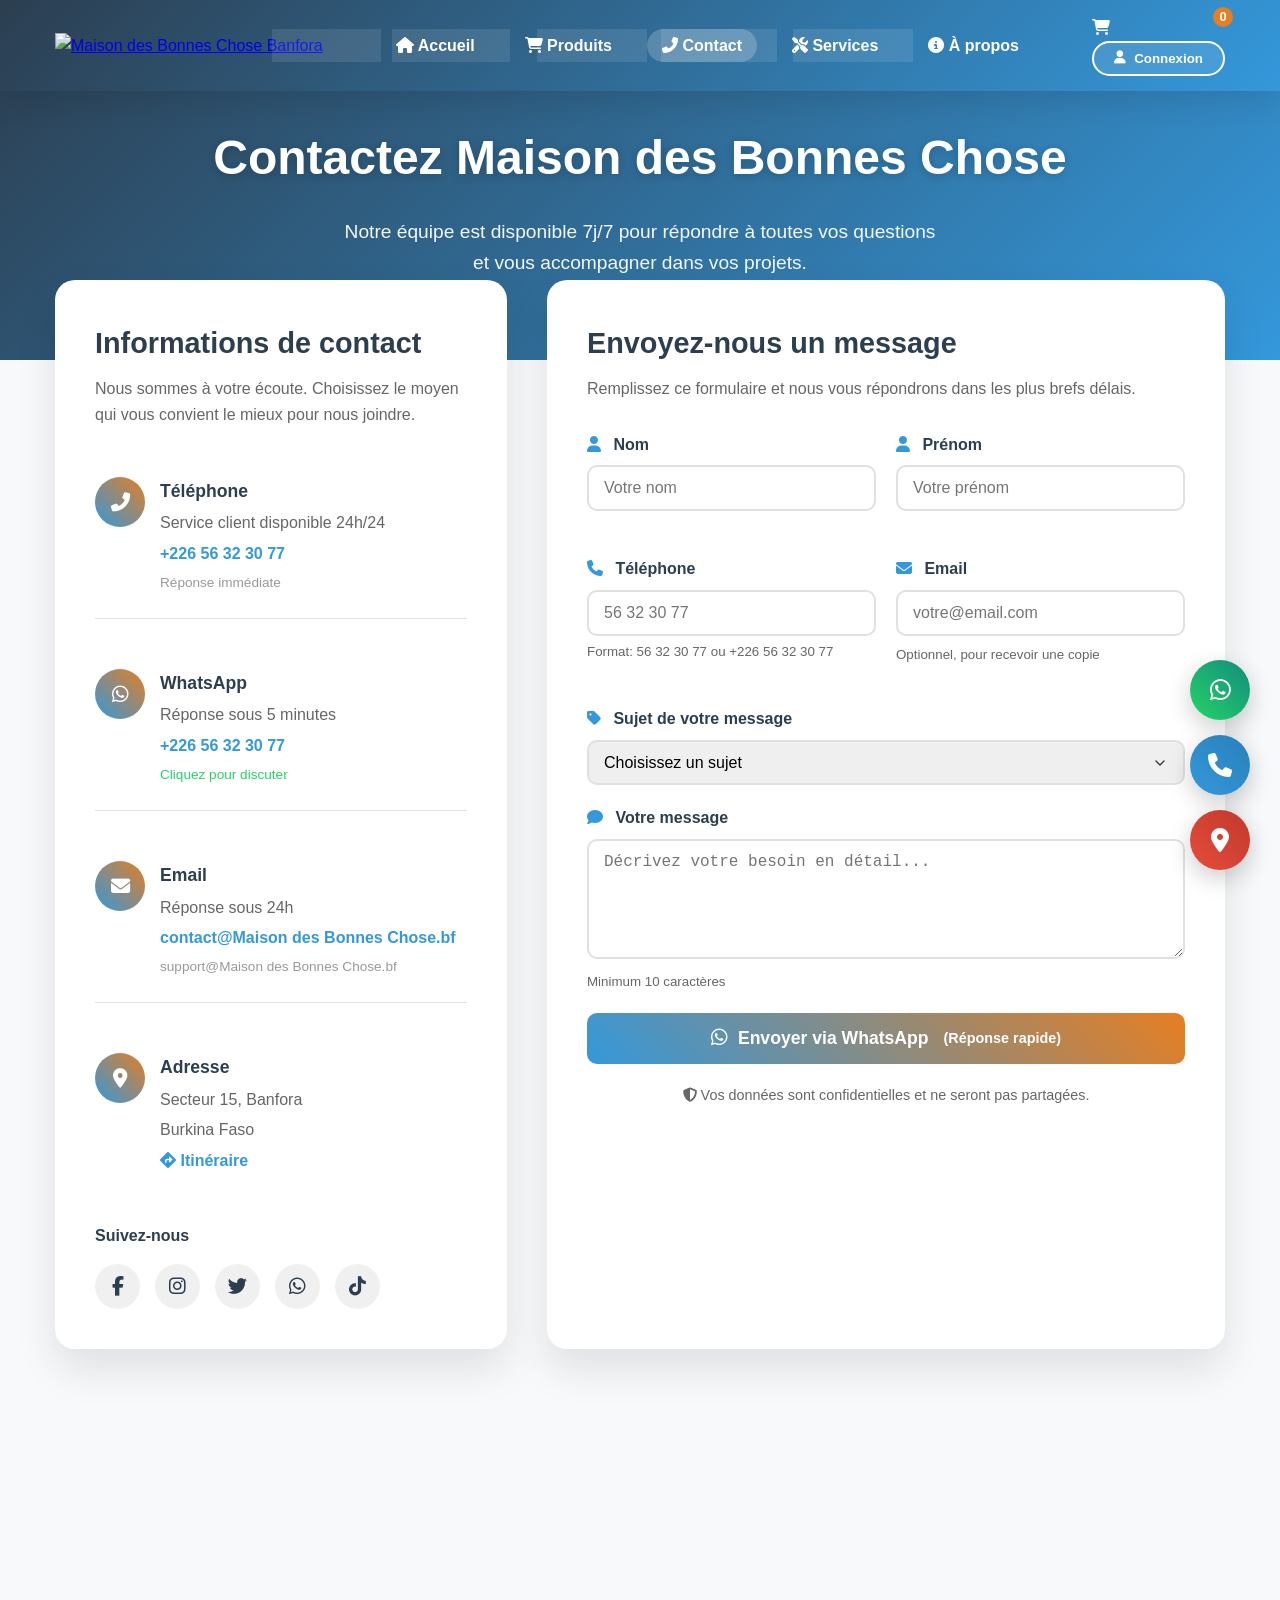
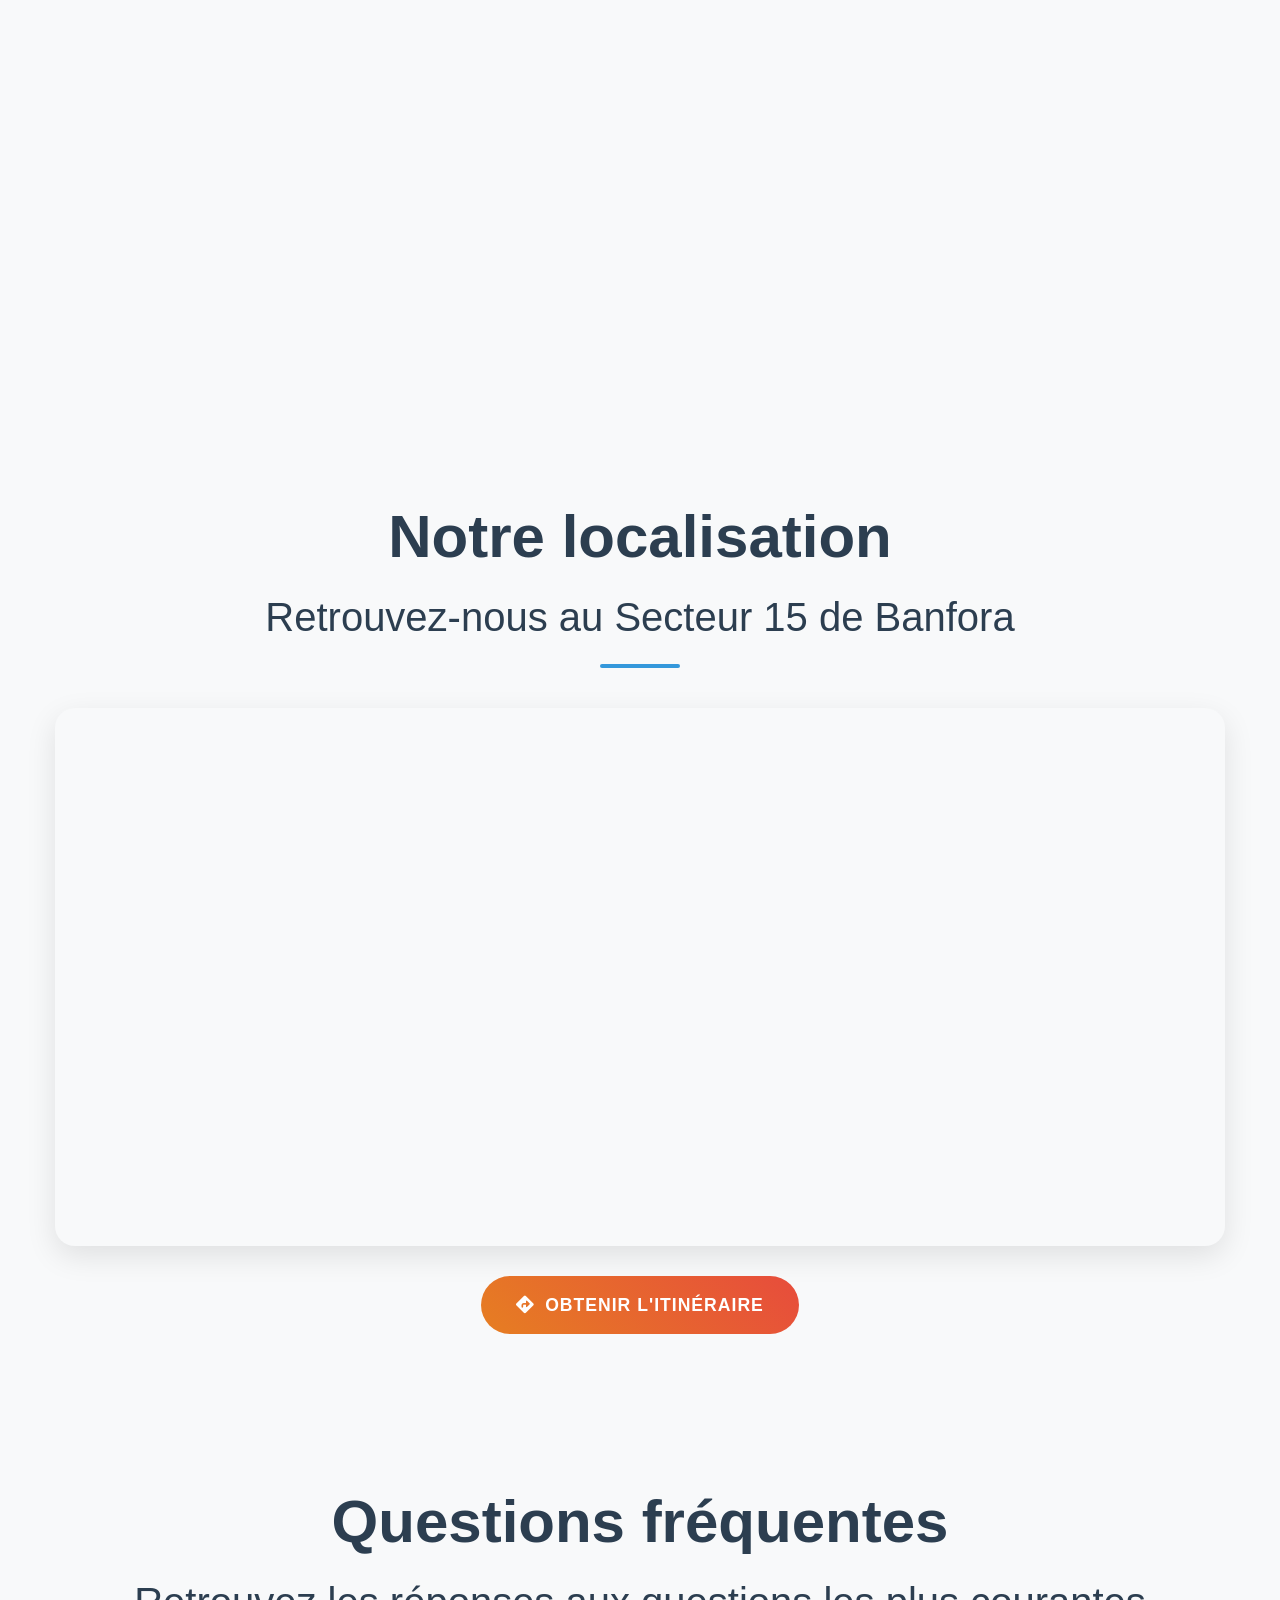
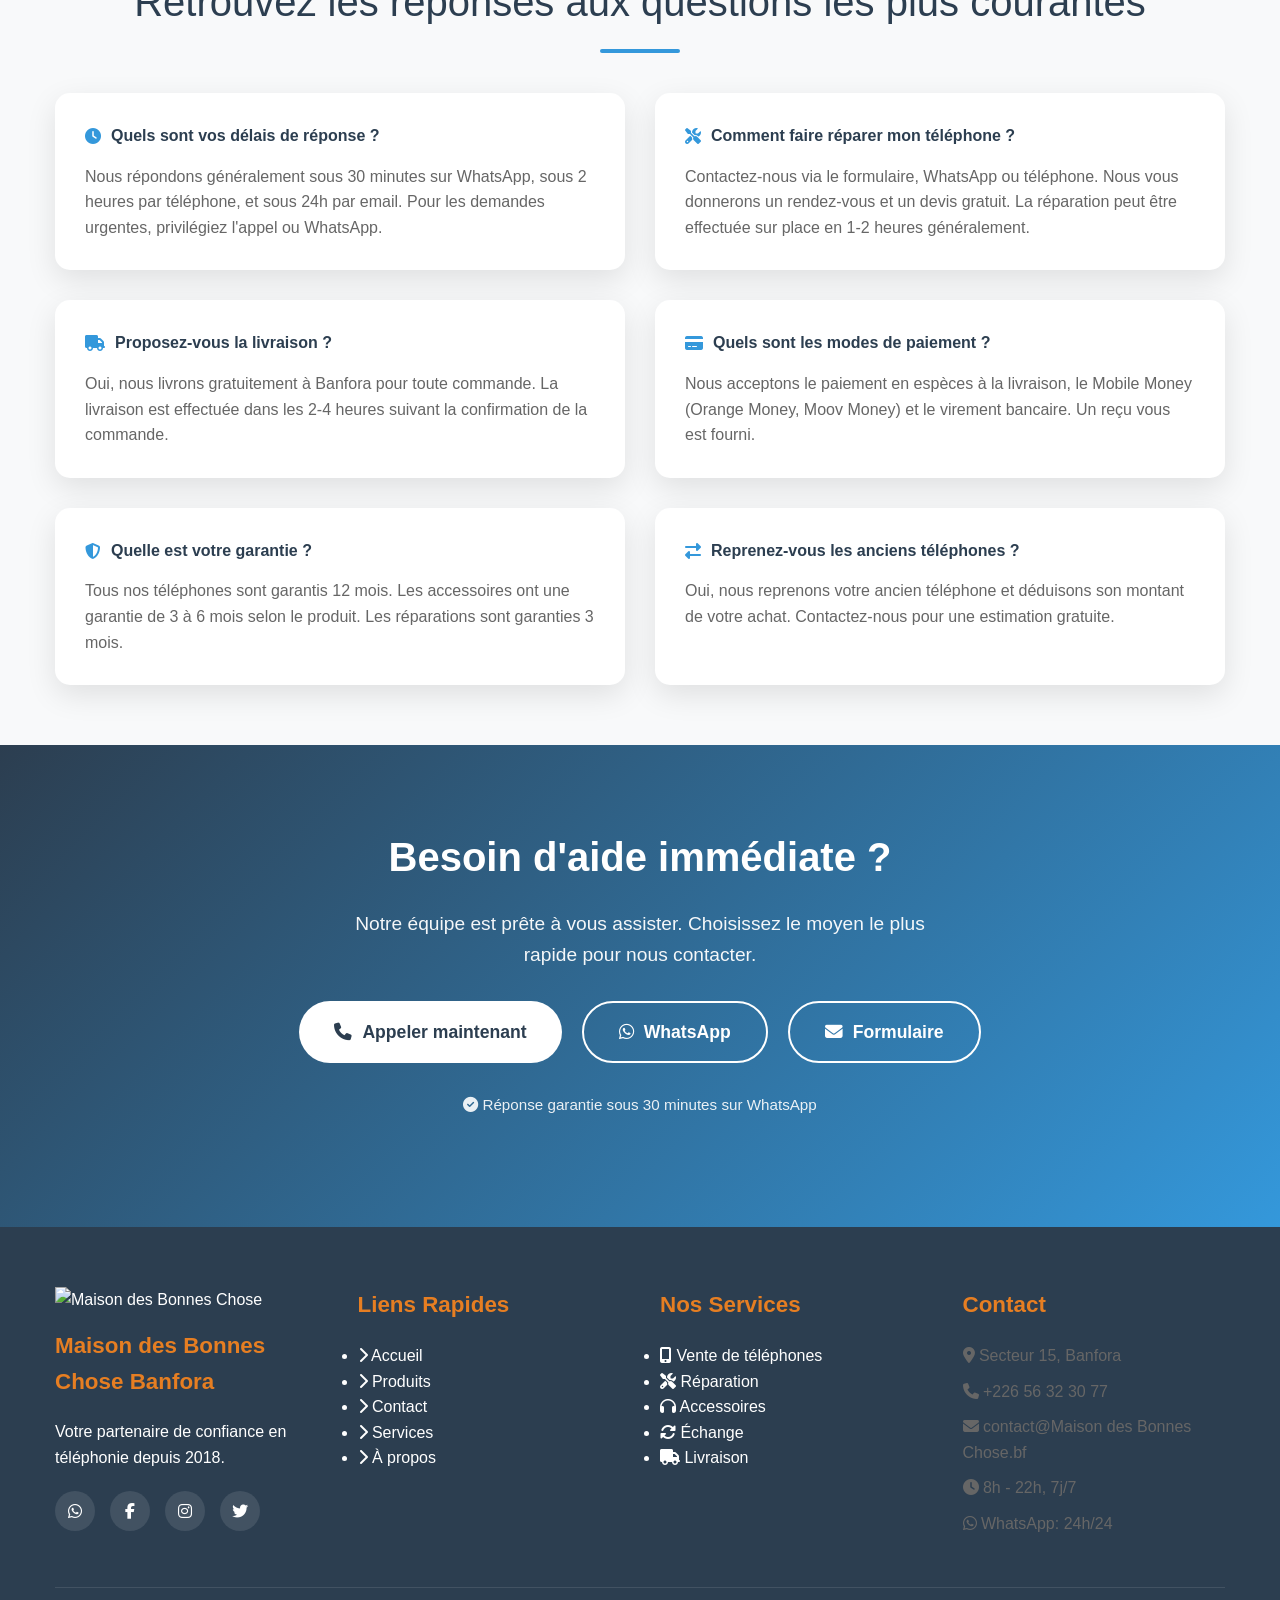
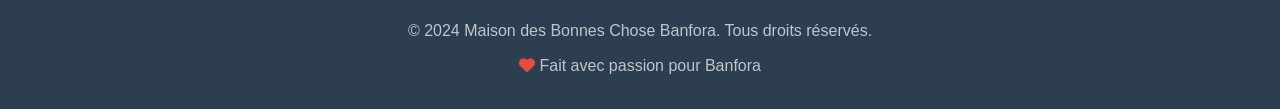
==== contact.html @ c4d77ad6 "Add files via upload" ====
<!DOCTYPE html>
<html lang="fr">
<head>
    <!-- Meta tags SEO -->
    <meta charset="UTF-8">
    <meta name="viewport" content="width=device-width, initial-scale=1.0">
    <title>Contact - Maison des Bonnes Chose Banfora | Réparation & Vente de Téléphones</title>
    <meta name="description" content="Contactez Maison des Bonnes Chose Banfora pour vos besoins en réparation et vente de téléphones. Secteur 15, Banfora. WhatsApp, téléphone, email.">
    
    <!-- Open Graph -->
    <meta property="og:title" content="Contactez Maison des Bonnes Chose Banfora">
    <meta property="og:description" content="Expert en téléphonie à Banfora depuis 2018. Réponse rapide sous 30 minutes.">
    <meta property="og:image" content="https://images.unsplash.com/photo-1563013544-824ae1b704d3?ixlib=rb-4.0.3&auto=format&fit=crop&w=1200&q=80">
    <meta property="og:url" content="https://Maison des Bonnes Chose-banfora.com/contact.html">
    <meta property="og:type" content="website">
    
    <!-- Twitter Card -->
    <meta name="twitter:card" content="summary_large_image">
    <meta name="twitter:title" content="Contact Maison des Bonnes Chose Banfora">
    <meta name="twitter:description" content="Contactez notre équipe pour tous vos besoins en téléphonie">
    
    <!-- Styles -->
    <link rel="stylesheet" href="https://cdnjs.cloudflare.com/ajax/libs/font-awesome/6.4.0/css/all.min.css">
    <link rel="stylesheet" href="css/style.css">
    <link rel="stylesheet" href="css/components.css">
    <link rel="stylesheet" href="css/responsive.css">
    
    <!-- Logo -->
    <link rel="icon" type="image/x-icon" href="images/logo.png">
    <link rel="apple-touch-icon" href="images/logo.png">
    
    <!-- PWA -->
    <meta name="theme-color" content="#2c3e50">
    <link rel="manifest" href="manifest.json">
    
    <style>
        /* ===== STYLES SPÉCIFIQUES CONTACT ===== */
        .contact-hero {
            min-height: 40vh;
            background: linear-gradient(135deg, var(--primary-color), var(--secondary-color));
            padding: 120px 0 60px;
            position: relative;
            overflow: hidden;
        }
        
        .contact-hero::before {
            content: '';
            position: absolute;
            top: 0;
            left: 0;
            right: 0;
            bottom: 0;
            background: url('https://images.unsplash.com/photo-1563013544-824ae1b704d3?ixlib=rb-4.0.3&auto=format&fit=crop&w=1920&q=80');
            background-size: cover;
            background-position: center;
            opacity: 0.1;
            z-index: 0;
        }
        
        .contact-hero .container {
            position: relative;
            z-index: 1;
        }
        
        .contact-hero h1 {
            color: white;
            font-size: 3rem;
            margin-bottom: 20px;
            text-shadow: 0 2px 10px rgba(0,0,0,0.2);
        }
        
        .contact-hero p {
            color: rgba(255,255,255,0.95);
            font-size: 1.2rem;
            max-width: 600px;
            margin: 0 auto;
        }
        
        .contact-grid {
            display: grid;
            grid-template-columns: 1fr 1.5fr;
            gap: 40px;
            margin-top: -80px;
            position: relative;
            z-index: 10;
        }
        
        .contact-info-card {
            background: white;
            border-radius: 20px;
            padding: 40px;
            box-shadow: 0 20px 40px rgba(0,0,0,0.1);
            height: fit-content;
        }
        
        .contact-info-header {
            margin-bottom: 30px;
        }
        
        .contact-info-header h3 {
            color: var(--primary-color);
            font-size: 1.8rem;
            margin-bottom: 10px;
        }
        
        .contact-info-header p {
            color: #666;
            line-height: 1.6;
        }
        
        .contact-details {
            margin-bottom: 30px;
        }
        
        .contact-detail-item {
            display: flex;
            align-items: flex-start;
            gap: 15px;
            padding: 20px 0;
            border-bottom: 1px solid #e0e0e0;
        }
        
        .contact-detail-item:last-child {
            border-bottom: none;
        }
        
        .contact-detail-icon {
            width: 50px;
            height: 50px;
            background: linear-gradient(45deg, var(--secondary-color), var(--accent-color));
            border-radius: 50%;
            display: flex;
            align-items: center;
            justify-content: center;
            color: white;
            font-size: 1.2rem;
            flex-shrink: 0;
        }
        
        .contact-detail-content {
            flex: 1;
        }
        
        .contact-detail-content h4 {
            color: var(--primary-color);
            margin-bottom: 5px;
            font-size: 1.1rem;
        }
        
        .contact-detail-content p {
            color: #666;
            line-height: 1.6;
            margin-bottom: 5px;
        }
        
        .contact-detail-content a {
            color: var(--secondary-color);
            text-decoration: none;
            font-weight: 600;
            transition: var(--transition);
        }
        
        .contact-detail-content a:hover {
            color: var(--accent-color);
            text-decoration: underline;
        }
        
        .contact-social {
            margin-top: 30px;
        }
        
        .contact-social h4 {
            color: var(--primary-color);
            margin-bottom: 15px;
        }
        
        .social-buttons {
            display: flex;
            gap: 15px;
        }
        
        .social-button {
            width: 45px;
            height: 45px;
            border-radius: 50%;
            background: #f0f0f0;
            display: flex;
            align-items: center;
            justify-content: center;
            color: var(--primary-color);
            font-size: 1.2rem;
            transition: var(--transition);
            text-decoration: none;
        }
        
        .social-button:hover {
            background: var(--secondary-color);
            color: white;
            transform: translateY(-5px);
        }
        
        .contact-form-card {
            background: white;
            border-radius: 20px;
            padding: 40px;
            box-shadow: 0 20px 40px rgba(0,0,0,0.1);
        }
        
        .contact-form-header {
            margin-bottom: 30px;
        }
        
        .contact-form-header h3 {
            color: var(--primary-color);
            font-size: 1.8rem;
            margin-bottom: 10px;
        }
        
        .contact-form-header p {
            color: #666;
        }
        
        .form-row {
            display: grid;
            grid-template-columns: 1fr 1fr;
            gap: 20px;
            margin-bottom: 20px;
        }
        
        .form-group {
            margin-bottom: 20px;
        }
        
        .form-group label {
            display: block;
            margin-bottom: 8px;
            font-weight: 600;
            color: var(--primary-color);
        }
        
        .form-group label i {
            color: var(--secondary-color);
            margin-right: 8px;
        }
        
        .form-control {
            width: 100%;
            padding: 12px 15px;
            border: 2px solid #e0e0e0;
            border-radius: 10px;
            font-size: 1rem;
            transition: var(--transition);
        }
        
        .form-control:focus {
            border-color: var(--secondary-color);
            outline: none;
            box-shadow: 0 0 0 3px rgba(52, 152, 219, 0.1);
        }
        
        .form-control.error {
            border-color: var(--danger-color);
        }
        
        .error-message {
            color: var(--danger-color);
            font-size: 0.85rem;
            margin-top: 5px;
            display: block;
        }
        
        select.form-control {
            cursor: pointer;
            appearance: none;
            background-image: url("data:image/svg+xml,%3Csvg xmlns='http://www.w3.org/2000/svg' width='16' height='16' viewBox='0 0 24 24' fill='none' stroke='%23333' stroke-width='2' stroke-linecap='round' stroke-linejoin='round'%3E%3Cpolyline points='6 9 12 15 18 9'%3E%3C/polyline%3E%3C/svg%3E");
            background-repeat: no-repeat;
            background-position: right 15px center;
            padding-right: 45px;
        }
        
        textarea.form-control {
            resize: vertical;
            min-height: 120px;
        }
        
        .btn-submit {
            background: linear-gradient(45deg, var(--secondary-color), var(--accent-color));
            color: white;
            border: none;
            padding: 15px 30px;
            border-radius: 10px;
            font-size: 1.1rem;
            font-weight: 600;
            display: flex;
            align-items: center;
            justify-content: center;
            gap: 10px;
            width: 100%;
            cursor: pointer;
            transition: var(--transition);
        }
        
        .btn-submit:hover {
            transform: translateY(-3px);
            box-shadow: 0 10px 20px rgba(52, 152, 219, 0.3);
        }
        
        .btn-submit i {
            font-size: 1.2rem;
        }
        
        .btn-submit:disabled {
            opacity: 0.7;
            cursor: not-allowed;
        }
        
        .map-section {
            padding: 80px 0;
            background: #f8f9fa;
        }
        
        .map-container {
            border-radius: 20px;
            overflow: hidden;
            box-shadow: 0 10px 30px rgba(0,0,0,0.1);
        }
        
        .map-frame {
            width: 100%;
            height: 450px;
            border: none;
        }
        
        .hours-card {
            background: white;
            border-radius: 20px;
            padding: 30px;
            box-shadow: 0 10px 30px rgba(0,0,0,0.1);
        }
        
        .hours-header {
            display: flex;
            align-items: center;
            gap: 15px;
            margin-bottom: 25px;
        }
        
        .hours-header i {
            font-size: 2rem;
            color: var(--secondary-color);
        }
        
        .hours-header h3 {
            color: var(--primary-color);
            font-size: 1.5rem;
            margin: 0;
        }
        
        .hours-grid {
            display: grid;
            gap: 15px;
        }
        
        .hour-item {
            display: flex;
            justify-content: space-between;
            align-items: center;
            padding: 10px 0;
            border-bottom: 1px solid #e0e0e0;
        }
        
        .hour-item:last-child {
            border-bottom: none;
        }
        
        .hour-day {
            font-weight: 600;
            color: var(--primary-color);
        }
        
        .hour-time {
            color: #666;
        }
        
        .badge-urgent {
            background: #f8d7da;
            color: #721c24;
            padding: 2px 10px;
            border-radius: 15px;
            font-size: 0.8rem;
            font-weight: 600;
            margin-left: 10px;
        }
        
        .faq-section {
            padding: 60px 0;
        }
        
        .faq-grid {
            display: grid;
            grid-template-columns: repeat(2, 1fr);
            gap: 30px;
            margin-top: 40px;
        }
        
        .faq-item {
            background: white;
            padding: 30px;
            border-radius: 15px;
            box-shadow: var(--shadow);
            transition: var(--transition);
        }
        
        .faq-item:hover {
            transform: translateY(-5px);
            box-shadow: 0 15px 30px rgba(0,0,0,0.1);
        }
        
        .faq-item h4 {
            color: var(--primary-color);
            margin-bottom: 15px;
            display: flex;
            align-items: center;
            gap: 10px;
        }
        
        .faq-item h4 i {
            color: var(--secondary-color);
        }
        
        .faq-item p {
            color: #666;
            line-height: 1.6;
        }
        
        .cta-contact {
            background: linear-gradient(135deg, var(--primary-color), var(--secondary-color));
            padding: 80px 0;
            color: white;
            text-align: center;
        }
        
        .cta-contact h2 {
            font-size: 2.5rem;
            margin-bottom: 20px;
        }
        
        .cta-contact p {
            font-size: 1.2rem;
            margin-bottom: 30px;
            opacity: 0.95;
            max-width: 600px;
            margin-left: auto;
            margin-right: auto;
        }
        
        .cta-buttons {
            display: flex;
            gap: 20px;
            justify-content: center;
            flex-wrap: wrap;
        }
        
        .cta-button {
            padding: 15px 35px;
            border-radius: 50px;
            font-size: 1.1rem;
            font-weight: 600;
            text-decoration: none;
            transition: var(--transition);
            display: inline-flex;
            align-items: center;
            gap: 10px;
        }
        
        .cta-button.primary {
            background: white;
            color: var(--primary-color);
        }
        
        .cta-button.secondary {
            background: transparent;
            color: white;
            border: 2px solid white;
        }
        
        .cta-button:hover {
            transform: translateY(-3px);
            box-shadow: 0 10px 25px rgba(0,0,0,0.2);
        }
        
        .floating-buttons {
            position: fixed;
            bottom: 30px;
            right: 30px;
            display: flex;
            flex-direction: column;
            gap: 15px;
            z-index: 1000;
        }
        
        .floating-btn {
            width: 60px;
            height: 60px;
            border-radius: 50%;
            display: flex;
            align-items: center;
            justify-content: center;
            color: white;
            text-decoration: none;
            box-shadow: 0 8px 25px rgba(0, 0, 0, 0.2);
            transition: var(--transition);
            position: relative;
            animation: float 3s ease-in-out infinite;
        }
        
        .floating-btn.whatsapp {
            background: linear-gradient(45deg, #25D366, #128C7E);
        }
        
        .floating-btn.phone {
            background: linear-gradient(45deg, #3498db, #2980b9);
        }
        
        .floating-btn.map {
            background: linear-gradient(45deg, #e74c3c, #c0392b);
        }
        
        .floating-btn:hover {
            transform: scale(1.1);
            box-shadow: 0 12px 30px rgba(0, 0, 0, 0.3);
        }
        
        .floating-btn-tooltip {
            position: absolute;
            right: 70px;
            background: var(--primary-color);
            color: white;
            padding: 8px 15px;
            border-radius: 5px;
            white-space: nowrap;
            opacity: 0;
            transition: opacity 0.3s ease;
            pointer-events: none;
            font-size: 0.9rem;
        }
        
        .floating-btn-tooltip::after {
            content: '';
            position: absolute;
            top: 50%;
            right: -5px;
            transform: translateY(-50%);
            border-width: 5px;
            border-style: solid;
            border-color: transparent transparent transparent var(--primary-color);
        }
        
        .floating-btn:hover .floating-btn-tooltip {
            opacity: 1;
        }
        
        @keyframes float {
            0%, 100% { transform: translateY(0); }
            50% { transform: translateY(-10px); }
        }
        
        .notification {
            position: fixed;
            top: 20px;
            right: 20px;
            background: var(--success-color);
            color: white;
            padding: 15px 25px;
            border-radius: 10px;
            box-shadow: var(--shadow);
            z-index: 10000;
            transform: translateX(150%);
            opacity: 0;
            transition: transform 0.3s ease, opacity 0.3s ease;
            display: flex;
            align-items: center;
            gap: 10px;
            max-width: 300px;
        }
        
        .notification.show {
            transform: translateX(0);
            opacity: 1;
        }
        
        .notification.error {
            background: var(--danger-color);
        }
        
        .notification.warning {
            background: var(--accent-color);
        }
        
        .notification.info {
            background: var(--secondary-color);
        }
        
        @media (max-width: 992px) {
            .contact-grid {
                grid-template-columns: 1fr;
                margin-top: -50px;
            }
            
            .faq-grid {
                grid-template-columns: 1fr;
            }
        }
        
        @media (max-width: 768px) {
            .contact-hero h1 {
                font-size: 2.2rem;
            }
            
            .form-row {
                grid-template-columns: 1fr;
            }
            
            .contact-info-card,
            .contact-form-card {
                padding: 25px;
            }
            
            .cta-contact h2 {
                font-size: 1.8rem;
            }
            
            .floating-buttons {
                bottom: 20px;
                right: 20px;
            }
            
            .floating-btn {
                width: 50px;
                height: 50px;
            }
        }
        
        @media (max-width: 480px) {
            .contact-hero h1 {
                font-size: 1.8rem;
            }
            
            .contact-detail-item {
                flex-direction: column;
                align-items: flex-start;
                gap: 10px;
            }
            
            .contact-detail-icon {
                width: 40px;
                height: 40px;
                font-size: 1rem;
            }
            
            .social-buttons {
                justify-content: center;
            }
        }
    </style>
</head>
<body>
    <!-- Loading Screen -->
    <div class="loading-screen" id="loadingScreen">
        <div class="loader"></div>
        <h2 style="color: white;">Chargement de la page contact...</h2>
    </div>

    <!-- Header -->
    <header>
        <div class="container">
            <div class="header-content">
                <!-- Logo -->
                <a href="index.html" class="logo-link">
                    <img src="images/logo.png" alt="Maison des Bonnes Chose Banfora" class="logo-img">
                    <div class="logo-text">
                        <h1>Sam<span>service</span></h1>
                        <span>Banfora depuis 2018</span>
                    </div>
                </a>

                <!-- Navigation -->
                <nav class="nav-container" id="navContainer">
                    <ul class="nav-menu">
                        <li class="nav-item">
                            <a href="index.html" class="nav-link">
                                <i class="fas fa-home"></i> Accueil
                            </a>
                        </li>
                        <li class="nav-item">
                            <a href="produits.html" class="nav-link">
                                <i class="fas fa-shopping-cart"></i> Produits
                            </a>
                        </li>
                        <li class="nav-item">
                            <a href="contact.html" class="nav-link active">
                                <i class="fas fa-phone-alt"></i> Contact
                            </a>
                        </li>
                        <li class="nav-item">
                            <a href="index.html#services" class="nav-link">
                                <i class="fas fa-tools"></i> Services
                            </a>
                        </li>
                        <li class="nav-item">
                            <a href="index.html#about" class="nav-link">
                                <i class="fas fa-info-circle"></i> À propos
                            </a>
                        </li>
                    </ul>
                </nav>

                <!-- Actions -->
                <div class="header-actions">
                    <!-- Panier -->
                    <div class="cart-icon" id="cartIcon">
                        <i class="fas fa-shopping-cart"></i>
                        <span class="cart-count" id="cartCount">0</span>
                    </div>

                    <!-- Authentification -->
                    <button class="auth-btn" id="authButton">
                        <i class="fas fa-user"></i> Connexion
                    </button>

                    <!-- Menu mobile -->
                    <button class="mobile-menu-btn" id="mobileMenuBtn">
                        <i class="fas fa-bars"></i>
                    </button>
                </div>
            </div>
        </div>
    </header>

    <!-- Overlay mobile menu -->
    <div class="mobile-menu-overlay" id="mobileMenuOverlay"></div>

    <!-- Hero Section -->
    <section class="contact-hero">
        <div class="container text-center">
            <h1>Contactez Maison des Bonnes Chose</h1>
            <p>Notre équipe est disponible 7j/7 pour répondre à toutes vos questions et vous accompagner dans vos projets.</p>
        </div>
    </section>

    <!-- Main Content -->
    <main>
        <div class="container">
            <!-- Contact Grid: Infos + Formulaire -->
            <div class="contact-grid">
                <!-- Contact Information Card -->
                <div class="contact-info-card fade-in">
                    <div class="contact-info-header">
                        <h3>Informations de contact</h3>
                        <p>Nous sommes à votre écoute. Choisissez le moyen qui vous convient le mieux pour nous joindre.</p>
                    </div>
                    
                    <div class="contact-details">
                        <!-- Téléphone -->
                        <div class="contact-detail-item">
                            <div class="contact-detail-icon">
                                <i class="fas fa-phone-alt"></i>
                            </div>
                            <div class="contact-detail-content">
                                <h4>Téléphone</h4>
                                <p>Service client disponible 24h/24</p>
                                <a href="tel:+22656323077">+226 56 32 30 77</a>
                                <p style="font-size: 0.85rem; color: #999; margin-top: 5px;">Réponse immédiate</p>
                            </div>
                        </div>
                        
                        <!-- WhatsApp -->
                        <div class="contact-detail-item">
                            <div class="contact-detail-icon">
                                <i class="fab fa-whatsapp"></i>
                            </div>
                            <div class="contact-detail-content">
                                <h4>WhatsApp</h4>
                                <p>Réponse sous 5 minutes</p>
                                <a href="https://wa.me/22656323077" target="_blank">+226 56 32 30 77</a>
                                <p style="font-size: 0.85rem; color: #25D366; margin-top: 5px;">Cliquez pour discuter</p>
                            </div>
                        </div>
                        
                        <!-- Email -->
                        <div class="contact-detail-item">
                            <div class="contact-detail-icon">
                                <i class="fas fa-envelope"></i>
                            </div>
                            <div class="contact-detail-content">
                                <h4>Email</h4>
                                <p>Réponse sous 24h</p>
                                <a href="mailto:contact@Maison des Bonnes Chose.bf">contact@Maison des Bonnes Chose.bf</a>
                                <p style="font-size: 0.85rem; color: #999; margin-top: 5px;">support@Maison des Bonnes Chose.bf</p>
                            </div>
                        </div>
                        
                        <!-- Adresse -->
                        <div class="contact-detail-item">
                            <div class="contact-detail-icon">
                                <i class="fas fa-map-marker-alt"></i>
                            </div>
                            <div class="contact-detail-content">
                                <h4>Adresse</h4>
                                <p>Secteur 15, Banfora</p>
                                <p style="color: #666;">Burkina Faso</p>
                                <a href="https://www.google.com/maps/search/?api=1&query=Secteur+15+Banfora+Burkina+Faso" target="_blank">
                                    <i class="fas fa-directions"></i> Itinéraire
                                </a>
                            </div>
                        </div>
                    </div>
                    
                    <!-- Social Media -->
                    <div class="contact-social">
                        <h4>Suivez-nous</h4>
                        <div class="social-buttons">
                            <a href="#" class="social-button" title="Facebook">
                                <i class="fab fa-facebook-f"></i>
                            </a>
                            <a href="#" class="social-button" title="Instagram">
                                <i class="fab fa-instagram"></i>
                            </a>
                            <a href="#" class="social-button" title="Twitter">
                                <i class="fab fa-twitter"></i>
                            </a>
                            <a href="https://wa.me/22656323077" class="social-button" title="WhatsApp" target="_blank">
                                <i class="fab fa-whatsapp"></i>
                            </a>
                            <a href="#" class="social-button" title="TikTok">
                                <i class="fab fa-tiktok"></i>
                            </a>
                        </div>
                    </div>
                </div>
                
                <!-- Contact Form Card -->
                <div class="contact-form-card fade-in">
                    <div class="contact-form-header">
                        <h3>Envoyez-nous un message</h3>
                        <p>Remplissez ce formulaire et nous vous répondrons dans les plus brefs délais.</p>
                    </div>
                    
                    <form id="contactForm">
                        <!-- Nom & Prénom -->
                        <div class="form-row">
                            <div class="form-group">
                                <label for="nom">
                                    <i class="fas fa-user"></i> Nom
                                </label>
                                <input type="text" id="nom" name="nom" class="form-control" placeholder="Votre nom" required>
                                <span class="error-message" id="nomError"></span>
                            </div>
                            <div class="form-group">
                                <label for="prenom">
                                    <i class="fas fa-user"></i> Prénom
                                </label>
                                <input type="text" id="prenom" name="prenom" class="form-control" placeholder="Votre prénom" required>
                                <span class="error-message" id="prenomError"></span>
                            </div>
                        </div>
                        
                        <!-- Téléphone & Email -->
                        <div class="form-row">
                            <div class="form-group">
                                <label for="telephone">
                                    <i class="fas fa-phone"></i> Téléphone
                                </label>
                                <input type="tel" id="telephone" name="telephone" class="form-control" placeholder="56 32 30 77" required>
                                <span class="error-message" id="telephoneError"></span>
                                <small style="color: #666; display: block; margin-top: 5px;">Format: 56 32 30 77 ou +226 56 32 30 77</small>
                            </div>
                            <div class="form-group">
                                <label for="email">
                                    <i class="fas fa-envelope"></i> Email
                                </label>
                                <input type="email" id="email" name="email" class="form-control" placeholder="votre@email.com">
                                <span class="error-message" id="emailError"></span>
                                <small style="color: #666;">Optionnel, pour recevoir une copie</small>
                            </div>
                        </div>
                        
                        <!-- Sujet -->
                        <div class="form-group">
                            <label for="sujet">
                                <i class="fas fa-tag"></i> Sujet de votre message
                            </label>
                            <select id="sujet" name="sujet" class="form-control" required>
                                <option value="" disabled selected>Choisissez un sujet</option>
                                <option value="reparation">📱 Demande de réparation</option>
                                <option value="achat">🛒 Demande d'achat</option>
                                <option value="devis">📄 Demande de devis</option>
                                <option value="information">ℹ️ Demande d'information</option>
                                <option value="reclamation">⚠️ Réclamation</option>
                                <option value="partenariat">🤝 Proposition de partenariat</option>
                                <option value="autre">❓ Autre</option>
                            </select>
                            <span class="error-message" id="sujetError"></span>
                        </div>
                        
                        <!-- Message -->
                        <div class="form-group">
                            <label for="message">
                                <i class="fas fa-comment"></i> Votre message
                            </label>
                            <textarea id="message" name="message" class="form-control" placeholder="Décrivez votre besoin en détail..." required></textarea>
                            <span class="error-message" id="messageError"></span>
                            <small style="color: #666; display: block; margin-top: 5px;">Minimum 10 caractères</small>
                        </div>
                        
                        <!-- Bouton d'envoi -->
                        <button type="submit" class="btn-submit" id="submitBtn">
                            <i class="fab fa-whatsapp"></i> Envoyer via WhatsApp
                            <span style="font-size: 0.9rem; margin-left: 5px;">(Réponse rapide)</span>
                        </button>
                        
                        <p style="text-align: center; margin-top: 20px; color: #666; font-size: 0.9rem;">
                            <i class="fas fa-shield-alt"></i> 
                            Vos données sont confidentielles et ne seront pas partagées.
                        </p>
                    </form>
                </div>
            </div>
        </div>
        
        <!-- Horaires d'ouverture -->
        <section class="section" style="background: white; margin-top: 40px;">
            <div class="container">
                <div class="hours-card">
                    <div class="hours-header">
                        <i class="fas fa-clock"></i>
                        <h3>Horaires d'ouverture</h3>
                        <span class="badge-urgent">Service express disponible</span>
                    </div>
                    
                    <div class="hours-grid">
                        <div class="hour-item">
                            <span class="hour-day">Lundi - Vendredi</span>
                            <span class="hour-time">08h00 - 22h00</span>
                        </div>
                        <div class="hour-item">
                            <span class="hour-day">Samedi</span>
                            <span class="hour-time">09h00 - 20h00</span>
                        </div>
                        <div class="hour-item">
                            <span class="hour-day">Dimanche & Jours fériés</span>
                            <span class="hour-time">15h00 - 19h00</span>
                            <span class="badge-urgent">Urgences uniquement</span>
                        </div>
                        <div class="hour-item">
                            <span class="hour-day">Service réparation express</span>
                            <span class="hour-time">24h/24 sur RDV</span>
                        </div>
                    </div>
                    
                    <p style="margin-top: 20px; padding-top: 20px; border-top: 1px solid #e0e0e0; color: #666;">
                        <i class="fas fa-info-circle"></i> 
                        Notre équipe est joignable par WhatsApp même en dehors des heures d'ouverture pour les urgences.
                    </p>
                </div>
            </div>
        </section>
        
        <!-- Localisation -->
        <section class="map-section">
            <div class="container">
                <div class="section-title text-center">
                    <h2>Notre localisation</h2>
                    <p>Retrouvez-nous au Secteur 15 de Banfora</p>
                </div>
                
                <div class="map-container">
                    <iframe 
                        class="map-frame"
                        src="https://www.google.com/maps/embed?pb=!1m18!1m12!1m3!1d3961.269622402116!2d-4.764409!3d10.630278!2m3!1f0!2f0!3f0!3m2!1i1024!2i768!4f13.1!3m3!1m2!1s0x0%3A0x0!2zMTDCsDM3JzQ5LjAiTiA0wrA0NSc1MS44Ilc!5e0!3m2!1sfr!2sbf!4v1645567890123!5m2!1sfr!2sbf"
                        allowfullscreen=""
                        loading="lazy"
                        referrerpolicy="no-referrer-when-downgrade"
                        title="Carte de localisation de Maison des Bonnes Chose Banfora">
                    </iframe>
                </div>
                
                <div style="display: flex; justify-content: center; margin-top: 30px;">
                    <a href="https://www.google.com/maps/search/?api=1&query=Secteur+15+Banfora+Burkina+Faso" 
                       class="btn btn-primary" 
                       target="_blank"
                       style="display: inline-flex; align-items: center; gap: 10px;">
                        <i class="fas fa-directions"></i>
                        Obtenir l'itinéraire
                    </a>
                </div>
            </div>
        </section>
        
        <!-- FAQ -->
        <section class="faq-section">
            <div class="container">
                <div class="section-title text-center">
                    <h2>Questions fréquentes</h2>
                    <p>Retrouvez les réponses aux questions les plus courantes</p>
                </div>
                
                <div class="faq-grid">
                    <div class="faq-item">
                        <h4><i class="fas fa-clock"></i> Quels sont vos délais de réponse ?</h4>
                        <p>Nous répondons généralement sous 30 minutes sur WhatsApp, sous 2 heures par téléphone, et sous 24h par email. Pour les demandes urgentes, privilégiez l'appel ou WhatsApp.</p>
                    </div>
                    
                    <div class="faq-item">
                        <h4><i class="fas fa-tools"></i> Comment faire réparer mon téléphone ?</h4>
                        <p>Contactez-nous via le formulaire, WhatsApp ou téléphone. Nous vous donnerons un rendez-vous et un devis gratuit. La réparation peut être effectuée sur place en 1-2 heures généralement.</p>
                    </div>
                    
                    <div class="faq-item">
                        <h4><i class="fas fa-truck"></i> Proposez-vous la livraison ?</h4>
                        <p>Oui, nous livrons gratuitement à Banfora pour toute commande. La livraison est effectuée dans les 2-4 heures suivant la confirmation de la commande.</p>
                    </div>
                    
                    <div class="faq-item">
                        <h4><i class="fas fa-credit-card"></i> Quels sont les modes de paiement ?</h4>
                        <p>Nous acceptons le paiement en espèces à la livraison, le Mobile Money (Orange Money, Moov Money) et le virement bancaire. Un reçu vous est fourni.</p>
                    </div>
                    
                    <div class="faq-item">
                        <h4><i class="fas fa-shield-alt"></i> Quelle est votre garantie ?</h4>
                        <p>Tous nos téléphones sont garantis 12 mois. Les accessoires ont une garantie de 3 à 6 mois selon le produit. Les réparations sont garanties 3 mois.</p>
                    </div>
                    
                    <div class="faq-item">
                        <h4><i class="fas fa-exchange-alt"></i> Reprenez-vous les anciens téléphones ?</h4>
                        <p>Oui, nous reprenons votre ancien téléphone et déduisons son montant de votre achat. Contactez-nous pour une estimation gratuite.</p>
                    </div>
                </div>
            </div>
        </section>
        
        <!-- Call to Action -->
        <section class="cta-contact">
            <div class="container">
                <h2>Besoin d'aide immédiate ?</h2>
                <p>Notre équipe est prête à vous assister. Choisissez le moyen le plus rapide pour nous contacter.</p>
                
                <div class="cta-buttons">
                    <a href="tel:+22656323077" class="cta-button primary">
                        <i class="fas fa-phone"></i>
                        Appeler maintenant
                    </a>
                    <a href="https://wa.me/22656323077" class="cta-button secondary" target="_blank">
                        <i class="fab fa-whatsapp"></i>
                        WhatsApp
                    </a>
                    <a href="#contactForm" class="cta-button secondary" onclick="scrollToForm()">
                        <i class="fas fa-envelope"></i>
                        Formulaire
                    </a>
                </div>
                
                <p style="margin-top: 30px; font-size: 0.95rem; opacity: 0.9;">
                    <i class="fas fa-check-circle"></i> 
                    Réponse garantie sous 30 minutes sur WhatsApp
                </p>
            </div>
        </section>
    </main>

    <!-- Footer -->
    <footer>
        <div class="container">
            <div class="footer-content">
                <!-- Section Logo -->
                <div class="footer-section">
                    <div class="footer-logo">
                        <img src="images/logo.png" alt="Maison des Bonnes Chose" style="height: 50px; margin-bottom: 15px;">
                        <h3>Maison des Bonnes Chose Banfora</h3>
                        <p>Votre partenaire de confiance en téléphonie depuis 2018.</p>
                        <div class="social-links">
                            <a href="https://wa.me/22656323077" target="_blank" title="WhatsApp">
                                <i class="fab fa-whatsapp"></i>
                            </a>
                            <a href="#" title="Facebook">
                                <i class="fab fa-facebook-f"></i>
                            </a>
                            <a href="#" title="Instagram">
                                <i class="fab fa-instagram"></i>
                            </a>
                            <a href="#" title="Twitter">
                                <i class="fab fa-twitter"></i>
                            </a>
                        </div>
                    </div>
                </div>

                <!-- Liens rapides -->
                <div class="footer-section">
                    <h3>Liens Rapides</h3>
                    <ul class="footer-links">
                        <li><a href="index.html"><i class="fas fa-chevron-right"></i> Accueil</a></li>
                        <li><a href="produits.html"><i class="fas fa-chevron-right"></i> Produits</a></li>
                        <li><a href="contact.html"><i class="fas fa-chevron-right"></i> Contact</a></li>
                        <li><a href="index.html#services"><i class="fas fa-chevron-right"></i> Services</a></li>
                        <li><a href="index.html#about"><i class="fas fa-chevron-right"></i> À propos</a></li>
                    </ul>
                </div>

                <!-- Services -->
                <div class="footer-section">
                    <h3>Nos Services</h3>
                    <ul class="footer-links">
                        <li><a href="produits.html"><i class="fas fa-mobile-alt"></i> Vente de téléphones</a></li>
                        <li><a href="index.html#services"><i class="fas fa-tools"></i> Réparation</a></li>
                        <li><a href="produits.html"><i class="fas fa-headphones"></i> Accessoires</a></li>
                        <li><a href="contact.html"><i class="fas fa-sync-alt"></i> Échange</a></li>
                        <li><a href="contact.html"><i class="fas fa-truck"></i> Livraison</a></li>
                    </ul>
                </div>

                <!-- Contact info -->
                <div class="footer-section">
                    <h3>Contact</h3>
                    <div class="contact-info">
                        <p><i class="fas fa-map-marker-alt"></i> Secteur 15, Banfora</p>
                        <p><i class="fas fa-phone"></i> +226 56 32 30 77</p>
                        <p><i class="fas fa-envelope"></i> contact@Maison des Bonnes Chose.bf</p>
                        <p><i class="fas fa-clock"></i> 8h - 22h, 7j/7</p>
                        <p><i class="fab fa-whatsapp"></i> WhatsApp: 24h/24</p>
                    </div>
                </div>
            </div>

            <!-- Copyright -->
            <div class="copyright">
                <p>&copy; 2024 Maison des Bonnes Chose Banfora. Tous droits réservés.</p>
                <p style="margin-top: 10px;">
                    <i class="fas fa-heart" style="color: #e74c3c;"></i> 
                    Fait avec passion pour Banfora
                </p>
            </div>
        </div>
    </footer>

    <!-- Floating Buttons -->
    <div class="floating-buttons">
        <a href="https://wa.me/22656323077" class="floating-btn whatsapp" target="_blank">
            <i class="fab fa-whatsapp"></i>
            <span class="floating-btn-tooltip">WhatsApp 24h/24</span>
        </a>
        <a href="tel:+22656323077" class="floating-btn phone">
            <i class="fas fa-phone"></i>
            <span class="floating-btn-tooltip">Appeler maintenant</span>
        </a>
        <a href="https://www.google.com/maps/search/?api=1&query=Secteur+15+Banfora+Burkina+Faso" 
           class="floating-btn map" target="_blank">
            <i class="fas fa-map-marker-alt"></i>
            <span class="floating-btn-tooltip">Localisation</span>
        </a>
    </div>

    <!-- Scripts -->
    <script>
        // ===== GESTIONNAIRE DE CONTACT =====
        class ContactManager {
            constructor() {
                this.init();
            }
            
            init() {
                // Initialiser le formulaire
                this.initContactForm();
                
                // Masquer l'écran de chargement
                setTimeout(() => {
                    const loadingScreen = document.getElementById('loadingScreen');
                    if (loadingScreen) {
                        loadingScreen.classList.add('hidden');
                    }
                }, 800);
                
                // Initialiser le menu mobile
                this.initMobileMenu();
                
                // Initialiser le panier et l'auth
                this.initCartAndAuth();
                
                // Initialiser le scroll vers formulaire
                this.initScrollToForm();
            }
            
            initContactForm() {
                const form = document.getElementById('contactForm');
                if (!form) return;
                
                form.addEventListener('submit', (e) => {
                    e.preventDefault();
                    
                    // Réinitialiser les erreurs
                    this.clearErrors();
                    
                    // Récupérer les valeurs
                    const nom = document.getElementById('nom').value.trim();
                    const prenom = document.getElementById('prenom').value.trim();
                    const telephone = document.getElementById('telephone').value.trim();
                    const email = document.getElementById('email').value.trim();
                    const sujet = document.getElementById('sujet').value;
                    const message = document.getElementById('message').value.trim();
                    
                    // Validation
                    let isValid = true;
                    
                    if (!nom) {
                        this.showError('nom', 'Le nom est requis');
                        isValid = false;
                    }
                    
                    if (!prenom) {
                        this.showError('prenom', 'Le prénom est requis');
                        isValid = false;
                    }
                    
                    if (!this.validatePhone(telephone)) {
                        this.showError('telephone', 'Numéro de téléphone invalide (ex: 56323077 ou +22656323077)');
                        isValid = false;
                    }
                    
                    if (email && !this.validateEmail(email)) {
                        this.showError('email', 'Adresse email invalide');
                        isValid = false;
                    }
                    
                    if (!sujet) {
                        this.showError('sujet', 'Veuillez choisir un sujet');
                        isValid = false;
                    }
                    
                    if (!message) {
                        this.showError('message', 'Le message est requis');
                        isValid = false;
                    } else if (message.length < 10) {
                        this.showError('message', 'Le message doit contenir au moins 10 caractères');
                        isValid = false;
                    }
                    
                    if (!isValid) {
                        this.showNotification('Veuillez corriger les erreurs dans le formulaire', 'error');
                        return;
                    }
                    
                    // Afficher l'état de chargement
                    const submitBtn = document.getElementById('submitBtn');
                    const originalText = submitBtn.innerHTML;
                    submitBtn.innerHTML = '<i class="fas fa-spinner fa-spin"></i> Ouverture de WhatsApp...';
                    submitBtn.disabled = true;
                    
                    // Générer le message WhatsApp
                    const whatsappMessage = this.generateWhatsAppMessage({
                        nom, prenom, telephone, email, sujet, message
                    });
                    
                    // Numéro WhatsApp (format international sans +)
                    const phoneNumber = '22656323077';
                    const whatsappUrl = `https://wa.me/${phoneNumber}?text=${encodeURIComponent(whatsappMessage)}`;
                    
                    // Ouvrir WhatsApp dans un nouvel onglet
                    window.open(whatsappUrl, '_blank');
                    
                    // Afficher la notification de succès
                    this.showNotification('Message envoyé ! Vous allez être redirigé vers WhatsApp.', 'success');
                    
                    // Réinitialiser le formulaire après un court délai
                    setTimeout(() => {
                        form.reset();
                        submitBtn.innerHTML = originalText;
                        submitBtn.disabled = false;
                    }, 2000);
                });
                
                // Ajouter validation en temps réel
                this.initRealTimeValidation();
            }
            
            initRealTimeValidation() {
                // Validation téléphone en temps réel
                const phoneInput = document.getElementById('telephone');
                if (phoneInput) {
                    phoneInput.addEventListener('input', () => {
                        const errorElement = document.getElementById('telephoneError');
                        if (this.validatePhone(phoneInput.value.trim())) {
                            phoneInput.classList.remove('error');
                            if (errorElement) errorElement.textContent = '';
                        }
                    });
                }
                
                // Validation email en temps réel
                const emailInput = document.getElementById('email');
                if (emailInput) {
                    emailInput.addEventListener('input', () => {
                        const errorElement = document.getElementById('emailError');
                        if (!emailInput.value.trim() || this.validateEmail(emailInput.value.trim())) {
                            emailInput.classList.remove('error');
                            if (errorElement) errorElement.textContent = '';
                        }
                    });
                }
                
                // Pré-remplissage du message selon le sujet
                const sujetSelect = document.getElementById('sujet');
                const messageField = document.getElementById('message');
                
                if (sujetSelect && messageField) {
                    sujetSelect.addEventListener('change', function() {
                        const selectedValue = this.value;
                        if (selectedValue && !messageField.value.trim()) {
                            const templates = {
                                'reparation': 'Bonjour, je souhaite faire réparer mon téléphone.\n\nModèle : \nProblème : \nDisponibilité : ',
                                'achat': 'Bonjour, je suis intéressé par l\'achat d\'un téléphone.\n\nModèle recherché : \nBudget : \nDisponibilité : ',
                                'devis': 'Bonjour, je souhaite obtenir un devis pour :\n\nService : \nDétails : \nDélai souhaité : ',
                                'information': 'Bonjour, je souhaite obtenir des informations sur :\n\n',
                                'reclamation': 'Bonjour, je souhaite faire une réclamation concernant :\n\n',
                                'partenariat': 'Bonjour, je souhaite vous proposer un partenariat.\n\n',
                                'autre': 'Bonjour, \n\n'
                            };
                            
                            if (templates[selectedValue]) {
                                messageField.value = templates[selectedValue];
                            }
                        }
                    });
                }
            }
            
            validatePhone(phone) {
                // Nettoyer le numéro
                const cleaned = phone.replace(/\s+/g, '');
                // Formats acceptés : 56323077, 22656323077, +22656323077, 056323077
                const regex = /^(\+226|226|0)?[5-7][0-9]{7}$/;
                return regex.test(cleaned);
            }
            
            validateEmail(email) {
                const re = /^[^\s@]+@[^\s@]+\.[^\s@]+$/;
                return re.test(email);
            }
            
            generateWhatsAppMessage(data) {
                const sujetText = this.getSujetText(data.sujet);
                const date = new Date().toLocaleString('fr-FR', {
                    day: '2-digit',
                    month: '2-digit',
                    year: 'numeric',
                    hour: '2-digit',
                    minute: '2-digit'
                });
                
                return `👋 *NOUVEAU MESSAGE - Maison des Bonnes Chose BANFORA*

━━━━━━━━━━━━━━━━━━━
📋 *INFORMATIONS CLIENT*
━━━━━━━━━━━━━━━━━━━

👤 *Nom complet :* ${data.prenom} ${data.nom}
📱 *Téléphone :* ${data.telephone}
📧 *Email :* ${data.email || 'Non renseigné'}
📝 *Sujet :* ${sujetText}
🕐 *Date :* ${date}

━━━━━━━━━━━━━━━━━━━
💬 *MESSAGE*
━━━━━━━━━━━━━━━━━━━

${data.message}

━━━━━━━━━━━━━━━━━━━
📍 *Maison des Bonnes Chose - Secteur 15, Banfora*
⚡ Réponse garantie sous 30 minutes
━━━━━━━━━━━━━━━━━━━

🔗 *Cette conversation est privée*
✅ Message envoyé depuis le site web`;
            }
            
            getSujetText(sujet) {
                const sujets = {
                    'reparation': '📱 Demande de réparation',
                    'achat': '🛒 Demande d\'achat',
                    'devis': '📄 Demande de devis',
                    'information': 'ℹ️ Demande d\'information',
                    'reclamation': '⚠️ Réclamation',
                    'partenariat': '🤝 Proposition de partenariat',
                    'autre': '❓ Autre demande'
                };
                return sujets[sujet] || '📌 Demande générale';
            }
            
            showError(fieldId, message) {
                const field = document.getElementById(fieldId);
                const errorElement = document.getElementById(`${fieldId}Error`);
                
                if (field) {
                    field.classList.add('error');
                }
                
                if (errorElement) {
                    errorElement.textContent = message;
                }
            }
            
            clearErrors() {
                const errorElements = document.querySelectorAll('.error-message');
                errorElements.forEach(el => el.textContent = '');
                
                const errorFields = document.querySelectorAll('.form-control.error');
                errorFields.forEach(field => field.classList.remove('error'));
            }
            
            showNotification(message, type = 'success') {
                // Supprimer les notifications existantes
                const existingNotifications = document.querySelectorAll('.notification');
                existingNotifications.forEach(notif => notif.remove());
                
                // Créer la notification
                const notification = document.createElement('div');
                notification.className = `notification ${type}`;
                
                let icon = 'check-circle';
                if (type === 'error') icon = 'exclamation-circle';
                if (type === 'warning') icon = 'exclamation-triangle';
                if (type === 'info') icon = 'info-circle';
                
                notification.innerHTML = `
                    <i class="fas fa-${icon}"></i>
                    <span>${message}</span>
                `;
                
                // Ajouter au DOM
                document.body.appendChild(notification);
                
                // Afficher
                setTimeout(() => {
                    notification.classList.add('show');
                }, 10);
                
                // Cacher après 4 secondes
                setTimeout(() => {
                    notification.classList.remove('show');
                    setTimeout(() => {
                        notification.remove();
                    }, 300);
                }, 4000);
            }
            
            initMobileMenu() {
                const menuBtn = document.getElementById('mobileMenuBtn');
                const navContainer = document.getElementById('navContainer');
                const overlay = document.getElementById('mobileMenuOverlay');
                
                if (!menuBtn || !navContainer) return;
                
                const toggleMenu = () => {
                    const isActive = navContainer.classList.contains('active');
                    if (isActive) {
                        navContainer.classList.remove('active');
                        if (overlay) overlay.classList.remove('active');
                        menuBtn.innerHTML = '<i class="fas fa-bars"></i>';
                    } else {
                        navContainer.classList.add('active');
                        if (overlay) overlay.classList.add('active');
                        menuBtn.innerHTML = '<i class="fas fa-times"></i>';
                    }
                };
                
                menuBtn.addEventListener('click', toggleMenu);
                
                if (overlay) {
                    overlay.addEventListener('click', toggleMenu);
                }
                
                // Fermer le menu au clic sur un lien
                document.querySelectorAll('.nav-link').forEach(link => {
                    link.addEventListener('click', () => {
                        navContainer.classList.remove('active');
                        if (overlay) overlay.classList.remove('active');
                        menuBtn.innerHTML = '<i class="fas fa-bars"></i>';
                    });
                });
            }
            
            initCartAndAuth() {
                // Mettre à jour le compteur du panier
                this.updateCartCount();
                
                // Écouter les changements du panier
                window.addEventListener('storage', (e) => {
                    if (e.key === 'Maison des Bonnes Chose_cart') {
                        this.updateCartCount();
                    }
                });
                
                // Initialiser l'authentification
                this.initAuth();
                
                // Gérer le clic sur l'icône du panier
                const cartIcon = document.getElementById('cartIcon');
                if (cartIcon) {
                    cartIcon.addEventListener('click', (e) => {
                        e.preventDefault();
                        this.showCartModal();
                    });
                }
            }
            
            updateCartCount() {
                const cartCount = document.getElementById('cartCount');
                if (cartCount) {
                    const cart = JSON.parse(localStorage.getItem('Maison des Bonnes Chose_cart')) || [];
                    const totalItems = cart.reduce((sum, item) => sum + (item.quantity || 1), 0);
                    cartCount.textContent = totalItems;
                }
            }
            
            showCartModal() {
                const cart = JSON.parse(localStorage.getItem('Maison des Bonnes Chose_cart')) || [];
                
                if (cart.length === 0) {
                    this.showNotification('Votre panier est vide', 'info');
                    return;
                }
                
                // Cette fonction serait implémentée par cart.js
                if (window.cartManager && typeof window.cartManager.showCartModal === 'function') {
                    window.cartManager.showCartModal();
                } else {
                    this.showNotification('Fonctionnalité du panier en cours de chargement', 'info');
                }
            }
            
            initAuth() {
                const authButton = document.getElementById('authButton');
                if (!authButton) return;
                
                // Vérifier si un utilisateur est connecté
                const user = localStorage.getItem('Maison des Bonnes Chose_user');
                
                if (user) {
                    try {
                        const userData = JSON.parse(user);
                        authButton.innerHTML = `<i class="fas fa-user-check"></i> ${userData.prenom || 'Compte'}`;
                        authButton.style.background = 'var(--success-color)';
                        authButton.onclick = () => this.showUserMenu();
                    } catch (e) {
                        localStorage.removeItem('Maison des Bonnes Chose_user');
                    }
                } else {
                    authButton.innerHTML = '<i class="fas fa-user"></i> Connexion';
                    authButton.style.background = '';
                    authButton.onclick = () => this.showAuthModal();
                }
            }
            
            showAuthModal() {
                // Cette fonction serait implémentée par auth.js
                if (window.authManager && typeof window.authManager.showAuthModal === 'function') {
                    window.authManager.showAuthModal();
                } else {
                    this.showNotification('Veuillez vous connecter pour accéder à votre compte', 'info');
                }
            }
            
            showUserMenu() {
                if (window.authManager && typeof window.authManager.showUserMenu === 'function') {
                    window.authManager.showUserMenu();
                }
            }
            
            initScrollToForm() {
                // Fonction pour scroller vers le formulaire
                window.scrollToForm = () => {
                    const form = document.getElementById('contactForm');
                    if (form) {
                        const headerHeight = document.querySelector('header').offsetHeight;
                        const formPosition = form.offsetTop - headerHeight - 20;
                        window.scrollTo({
                            top: formPosition,
                            behavior: 'smooth'
                        });
                    }
                };
            }
        }

        // Initialiser le gestionnaire de contact
        const contactManager = new ContactManager();
        window.contactManager = contactManager;

        // Exposer les fonctions globales
        window.showNotification = (message, type) => contactManager.showNotification(message, type);
        window.scrollToForm = () => {
            const form = document.getElementById('contactForm');
            if (form) {
                const headerHeight = document.querySelector('header').offsetHeight;
                const formPosition = form.offsetTop - headerHeight - 20;
                window.scrollTo({
                    top: formPosition,
                    behavior: 'smooth'
                });
            }
        };
    </script>
    
    <!-- Scripts externes -->
    <script src="js/auth.js"></script>
    <script src="js/cart.js"></script>
    <script src="js/main.js"></script>
</body>
</html>
---- css/style.css ----
:root {
    --primary-color: #2c3e50;
    --secondary-color: #3498db;
    --accent-color: #e67e22;
    --success-color: #27ae60;
    --danger-color: #e74c3c;
    --light-color: #ecf0f1;
    --dark-color: #2c3e50;
    --shadow: 0 10px 30px rgba(0, 0, 0, 0.1);
    --transition: all 0.4s cubic-bezier(0.175, 0.885, 0.32, 1.275);
}

* {
    margin: 0;
    padding: 0;
    box-sizing: border-box;
}

html {
    scroll-behavior: smooth;
    scroll-padding-top: 80px;
}

body {
    font-family: 'Segoe UI', Tahoma, Geneva, Verdana, sans-serif;
    line-height: 1.6;
    color: #333;
    background-color: #f8f9fa;
    overflow-x: hidden;
}

/* ===== LOADING SCREEN ===== */
.loading-screen {
    position: fixed;
    top: 0;
    left: 0;
    width: 100%;
    height: 100%;
    background: linear-gradient(135deg, #667eea 0%, #764ba2 100%);
    display: flex;
    flex-direction: column;
    justify-content: center;
    align-items: center;
    z-index: 9999;
    transition: opacity 0.5s ease, visibility 0.5s ease;
}

.loading-screen.hidden {
    opacity: 0;
    visibility: hidden;
}

.loader {
    width: 80px;
    height: 80px;
    border: 6px solid rgba(255, 255, 255, 0.3);
    border-radius: 50%;
    border-top-color: #fff;
    animation: spin 1s ease-in-out infinite;
    margin-bottom: 20px;
}

@keyframes spin {
    to { transform: rotate(360deg); }
}

/* ===== LAYOUT ===== */
.container {
    width: 100%;
    max-width: 1200px;
    margin: 0 auto;
    padding: 0 15px;
}

/* ===== HEADER ===== */
header {
    background: linear-gradient(135deg, #2c3e50, #3498db);
    color: white;
    padding: 15px 0;
    box-shadow: var(--shadow);
    position: fixed;
    top: 0;
    left: 0;
    width: 100%;
    z-index: 1000;
    transition: var(--transition);
}

.header-content {
    display: flex;
    justify-content: space-between;
    align-items: center;
    position: relative;
    min-height: 60px;
}

/* LOGO AVEC IMAGE */
.logo {
    display: flex;
    align-items: center;
    gap: 12px;
    text-decoration: none;
    color: white;
    z-index: 2;
    position: relative;
}

.logo-image {
    height: 50px;
    width: auto;
    display: block;
}

.logo-text {
    font-size: 1.8rem;
    font-weight: 700;
    display: none; /* Caché par défaut, visible si image ne charge pas */
}

.logo span {
    color: var(--accent-color);
}

/* Si l'image ne charge pas, afficher le texte */
.logo:has(.logo-image:not([src])) .logo-text {
    display: block;
}

/* ===== STATUS BADGE ===== */
.status-badge {
    background: var(--success-color);
    color: white;
    padding: 6px 15px;
    border-radius: 20px;
    font-size: 0.9rem;
    font-weight: 600;
    display: flex;
    align-items: center;
    gap: 8px;
    animation: pulse 2s infinite;
    position: absolute;
    left: 50%;
    transform: translateX(-50%);
    top: 50%;
    transform: translate(-50%, -50%);
    z-index: 1;
}

.status-badge.closed {
    background: var(--danger-color);
}

@keyframes pulse {
    0%, 100% { opacity: 1; }
    50% { opacity: 0.8; }
}

/* Menu Mobile */
.mobile-menu-btn {
    display: none;
    background: none;
    border: none;
    color: white;
    font-size: 1.5rem;
    cursor: pointer;
    padding: 5px;
    transition: var(--transition);
    z-index: 2;
}

.mobile-menu-btn:hover {
    transform: scale(1.1);
}

/* Navigation */
.nav-container {
    display: flex;
    align-items: center;
    gap: 20px;
}

nav ul {
    display: flex;
    list-style: none;
    gap: 20px;
}

nav a {
    color: white;
    text-decoration: none;
    font-weight: 600;
    padding: 8px 15px;
    border-radius: 20px;
    transition: var(--transition);
    position: relative;
    overflow: hidden;
}

nav a::before {
    content: '';
    position: absolute;
    top: 0;
    left: -100%;
    width: 100%;
    height: 100%;
    background: rgba(255, 255, 255, 0.1);
    transition: left 0.3s ease;
}

nav a:hover::before {
    left: 0;
}

nav a:hover {
    background: rgba(255, 255, 255, 0.1);
    transform: translateY(-2px);
}

nav a.active {
    background: rgba(255, 255, 255, 0.2);
}

/* Bouton Connexion */
.auth-btn {
    background: rgba(255, 255, 255, 0.1);
    border: 2px solid white;
    color: white;
    padding: 8px 20px;
    border-radius: 20px;
    font-weight: 600;
    cursor: pointer;
    transition: var(--transition);
    display: flex;
    align-items: center;
    gap: 8px;
}

.auth-btn:hover {
    background: rgba(255, 255, 255, 0.2);
    transform: translateY(-2px);
}

/* Cart Icon */
.cart-icon {
    position: relative;
    cursor: pointer;
    z-index: 2;
}

.cart-count {
    position: absolute;
    top: -8px;
    right: -8px;
    background: var(--accent-color);
    color: white;
    width: 20px;
    height: 20px;
    border-radius: 50%;
    display: flex;
    align-items: center;
    justify-content: center;
    font-size: 0.8rem;
    font-weight: bold;
}

/* ===== MODALS ===== */
/* Garder tous les styles de modal existants */

/* ===== HERO SECTION ===== */
.hero {
    min-height: 100vh;
    background: linear-gradient(rgba(44, 62, 80, 0.9), rgba(52, 152, 219, 0.9)),
                url('https://images.unsplash.com/photo-1511707171634-5f897ff02aa9?ixlib=rb-4.0.3&auto=format&fit=crop&w=1920&q=80');
    background-size: cover;
    background-position: center;
    background-attachment: fixed;
    display: flex;
    align-items: center;
    position: relative;
    overflow: hidden;
    padding-top: 80px;
}

.hero-content {
    text-align: center;
    color: white;
    padding: 40px;
    background: rgba(0, 0, 0, 0.6);
    border-radius: 20px;
    backdrop-filter: blur(10px);
    border: 1px solid rgba(255, 255, 255, 0.1);
    transform: translateY(50px);
    opacity: 0;
    animation: slideUpFadeIn 1s ease forwards;
}

@keyframes slideUpFadeIn {
    to {
        transform: translateY(0);
        opacity: 1;
    }
}

.hero h1 {
    font-size: 3.5rem;
    margin-bottom: 20px;
    background: linear-gradient(45deg, #fff, var(--accent-color));
    -webkit-background-clip: text;
    -webkit-text-fill-color: transparent;
}

.hero p {
    font-size: 1.2rem;
    margin-bottom: 30px;
    opacity: 0.9;
}

/* Boutons */
.btn-group {
    display: flex;
    gap: 20px;
    justify-content: center;
    flex-wrap: wrap;
}

.btn {
    padding: 15px 35px;
    border-radius: 50px;
    font-size: 1.1rem;
    font-weight: 600;
    text-decoration: none;
    text-transform: uppercase;
    letter-spacing: 1px;
    transition: var(--transition);
    cursor: pointer;
    border: none;
    position: relative;
    overflow: hidden;
    display: inline-block;
}

.btn-primary {
    background: linear-gradient(45deg, var(--accent-color), #e74c3c);
    color: white;
}

.btn-primary:hover {
    transform: translateY(-5px) scale(1.05);
    box-shadow: 0 15px 30px rgba(231, 126, 34, 0.4);
}

.btn-secondary {
    background: transparent;
    border: 2px solid white;
    color: white;
}

.btn-secondary:hover {
    background: rgba(255, 255, 255, 0.1);
    transform: translateY(-5px);
}

/* ===== SECTION STYLES ===== */
.section {
    padding: 100px 0;
    opacity: 0;
    transform: translateY(50px);
    transition: opacity 0.8s ease, transform 0.8s ease;
}

.section.visible {
    opacity: 1;
    transform: translateY(0);
}

.section-title {
    text-align: center;
    font-size: 2.5rem;
    margin-bottom: 20px;
    color: var(--primary-color);
    position: relative;
}

.section-title::after {
    content: '';
    display: block;
    width: 80px;
    height: 4px;
    background: var(--secondary-color);
    margin: 15px auto 40px;
    border-radius: 2px;
}

/* ===== PRODUCTS SECTION ===== */
.products-section {
    background: white;
}

/* Filtres */
.filter-bar {
    display: flex;
    flex-wrap: wrap;
    gap: 10px;
    justify-content: center;
    margin-bottom: 40px;
}

.filter-btn {
    padding: 10px 20px;
    border: 2px solid var(--secondary-color);
    background: white;
    color: var(--secondary-color);
    border-radius: 25px;
    cursor: pointer;
    transition: var(--transition);
    font-weight: 600;
}

.filter-btn:hover,
.filter-btn.active {
    background: var(--secondary-color);
    color: white;
    transform: translateY(-3px);
}

/* Grille de produits - 2 COLONNES SUR MOBILE */
.products-grid {
    display: grid;
    grid-template-columns: repeat(auto-fill, minmax(280px, 1fr));
    gap: 25px;
}

/* Carte produit */
.product-card {
    background: white;
    border-radius: 15px;
    overflow: hidden;
    box-shadow: var(--shadow);
    transition: var(--transition);
    position: relative;
}

.product-card:hover {
    transform: translateY(-10px) scale(1.02);
    box-shadow: 0 20px 40px rgba(0, 0, 0, 0.15);
}

.product-image {
    height: 200px;
    overflow: hidden;
    position: relative;
}

.product-image img {
    width: 100%;
    height: 100%;
    object-fit: cover;
    transition: transform 0.6s ease;
}

.product-card:hover .product-image img {
    transform: scale(1.1);
}

.product-badge {
    position: absolute;
    top: 15px;
    left: 15px;
    background: var(--accent-color);
    color: white;
    padding: 5px 15px;
    border-radius: 20px;
    font-size: 0.8rem;
    font-weight: 600;
    z-index: 2;
}

.product-info {
    padding: 20px;
}

.product-category {
    color: var(--secondary-color);
    font-size: 0.9rem;
    font-weight: 600;
    margin-bottom: 5px;
}

.product-name {
    font-size: 1.2rem;
    margin-bottom: 10px;
    color: var(--primary-color);
    min-height: 40px;
    display: flex;
    align-items: center;
}

.product-price {
    display: flex;
    align-items: center;
    gap: 10px;
    margin-bottom: 15px;
}

.current-price {
    font-size: 1.3rem;
    font-weight: 700;
    color: var(--accent-color);
}

.old-price {
    font-size: 0.9rem;
    color: #999;
    text-decoration: line-through;
}

/* BOUTONS PRODUITS */
.product-actions {
    display: flex;
    flex-direction: column;
    gap: 10px;
}

.btn-order {
    width: 100%;
    background: linear-gradient(45deg, var(--secondary-color), #2980b9);
    color: white;
    border: none;
    padding: 12px;
    border-radius: 8px;
    font-weight: 600;
    cursor: pointer;
    transition: var(--transition);
    display: flex;
    align-items: center;
    justify-content: center;
    gap: 8px;
}

.btn-order:hover {
    background: linear-gradient(45deg, #2980b9, var(--secondary-color));
    transform: translateY(-3px);
    box-shadow: 0 10px 20px rgba(52, 152, 219, 0.3);
}

.btn-order.btn-command {
    background: linear-gradient(45deg, var(--accent-color), #e74c3c);
}

.btn-order.btn-command:hover {
    background: linear-gradient(45deg, #e74c3c, var(--accent-color));
    box-shadow: 0 10px 20px rgba(231, 126, 34, 0.3);
}

/* ===== CONTACT PAGE ===== */
.contact-details {
    display: grid;
    grid-template-columns: repeat(auto-fit, minmax(250px, 1fr));
    gap: 30px;
    margin-bottom: 50px;
}

.contact-item {
    background: white;
    padding: 30px;
    border-radius: 15px;
    box-shadow: var(--shadow);
    text-align: center;
    transition: var(--transition);
}

.contact-item:hover {
    transform: translateY(-10px);
}

.contact-icon {
    font-size: 2.5rem;
    color: var(--secondary-color);
    margin-bottom: 20px;
}

.contact-info h3 {
    margin-bottom: 15px;
    color: var(--primary-color);
}

.contact-info p {
    margin-bottom: 10px;
    color: #666;
}

.contact-map {
    background: white;
    padding: 30px;
    border-radius: 15px;
    box-shadow: var(--shadow);
}

/* ===== FOOTER ===== */
footer {
    background: var(--primary-color);
    color: white;
    padding: 60px 0 30px;
}

.footer-content {
    display: grid;
    grid-template-columns: repeat(auto-fit, minmax(250px, 1fr));
    gap: 40px;
    margin-bottom: 40px;
}

.footer-section h3 {
    font-size: 1.4rem;
    margin-bottom: 20px;
    color: var(--accent-color);
}

.footer-section p {
    margin-bottom: 10px;
}

.footer-section a {
    color: white;
    text-decoration: none;
    transition: var(--transition);
}

.footer-section a:hover {
    color: var(--accent-color);
}

.social-links {
    display: flex;
    gap: 15px;
    margin-top: 20px;
}

.social-links a {
    display: inline-flex;
    align-items: center;
    justify-content: center;
    width: 40px;
    height: 40px;
    background: rgba(255, 255, 255, 0.1);
    border-radius: 50%;
    color: white;
    text-decoration: none;
    transition: var(--transition);
}

.social-links a:hover {
    background: var(--accent-color);
    transform: translateY(-5px);
}

.copyright {
    text-align: center;
    padding-top: 30px;
    border-top: 1px solid rgba(255, 255, 255, 0.1);
    color: rgba(255, 255, 255, 0.7);
}

/* ===== BOUTONS FLOTTANTS ===== */
.floating-buttons {
    position: fixed;
    bottom: 30px;
    right: 30px;
    display: flex;
    flex-direction: column;
    gap: 15px;
    z-index: 999;
}

.floating-btn {
    width: 60px;
    height: 60px;
    border-radius: 50%;
    display: flex;
    align-items: center;
    justify-content: center;
    color: white;
    text-decoration: none;
    box-shadow: 0 8px 25px rgba(0, 0, 0, 0.2);
    transition: var(--transition);
    position: relative;
    animation: float 3s ease-in-out infinite;
}

.floating-btn:hover {
    transform: scale(1.1) translateY(-5px);
    box-shadow: 0 12px 30px rgba(0, 0, 0, 0.3);
}

.floating-btn.whatsapp {
    background: linear-gradient(45deg, #25D366, #128C7E);
}

.floating-btn.location {
    background: linear-gradient(45deg, #3498db, #2980b9);
}

.floating-btn.call {
    background: linear-gradient(45deg, #e74c3c, #c0392b);
}

.floating-btn i {
    font-size: 1.5rem;
}

.btn-tooltip {
    position: absolute;
    right: 70px;
    background: var(--primary-color);
    color: white;
    padding: 8px 15px;
    border-radius: 5px;
    white-space: nowrap;
    opacity: 0;
    transition: opacity 0.3s ease;
    pointer-events: none;
}

.floating-btn:hover .btn-tooltip {
    opacity: 1;
}

@keyframes float {
    0%, 100% { transform: translateY(0); }
    50% { transform: translateY(-10px); }
}

/* ===== RESPONSIVE DESIGN ===== */
@media (max-width: 992px) {
    .hero h1 {
        font-size: 2.5rem;
    }
    
    .section-title {
        font-size: 2rem;
    }
    
    .status-badge {
        position: fixed;
        top: 20px;
        left: 50%;
        transform: translateX(-50%);
        z-index: 1001;
    }
    
    .nav-container {
        position: fixed;
        top: 0;
        right: -100%;
        width: 80%;
        height: 100vh;
        background: var(--primary-color);
        flex-direction: column;
        justify-content: flex-start;
        padding: 80px 20px 20px;
        transition: right 0.3s ease;
        z-index: 999;
    }
    
    .nav-container.active {
        right: 0;
    }
    
    nav ul {
        flex-direction: column;
        width: 100%;
        gap: 10px;
    }
    
    nav a {
        display: block;
        padding: 15px;
        border-radius: 10px;
    }
    
    .mobile-menu-btn {
        display: block;
    }
    
    .logo-text {
        font-size: 1.5rem;
    }
    
    .logo-image {
        height: 40px;
    }
}

/* 2 COLONNES SUR MOBILE */
@media (max-width: 768px) {
    .products-grid {
        grid-template-columns: repeat(2, 1fr);
        gap: 15px;
    }
    
    .product-actions {
        flex-direction: column;
        gap: 8px;
    }
    
    .product-actions .btn-order {
        padding: 10px;
        font-size: 0.9rem;
    }
    
    .product-info {
        padding: 15px;
    }
    
    .product-name {
        font-size: 1rem;
        min-height: 40px;
    }
    
    .hero h1 {
        font-size: 2rem;
    }
    
    .hero p {
        font-size: 1rem;
    }
    
    .btn {
        padding: 12px 25px;
        font-size: 1rem;
    }
    
    .floating-buttons {
        bottom: 20px;
        right: 20px;
    }
    
    .floating-btn {
        width: 50px;
        height: 50px;
    }
}

@media (max-width: 576px) {
    .products-grid {
        grid-template-columns: repeat(2, 1fr);
        gap: 10px;
    }
    
    .contact-details {
        grid-template-columns: 1fr;
    }
    
    .floating-buttons {
        bottom: 15px;
        right: 15px;
        gap: 10px;
    }
    
    .floating-btn {
        width: 45px;
        height: 45px;
    }
    
    .floating-btn i {
        font-size: 1.2rem;
    }
}
---- css/components.css ----
/* ===== COMPONENTS ===== */

/* Notification */
.notification {
    position: fixed;
    top: 20px;
    right: 20px;
    background: var(--success-color);
    color: white;
    padding: 15px 25px;
    border-radius: 10px;
    box-shadow: var(--shadow);
    z-index: 10000;
    transform: translateX(150%);
    opacity: 0;
    transition: transform 0.3s ease, opacity 0.3s ease;
    display: flex;
    align-items: center;
    gap: 10px;
    max-width: 300px;
}

.notification.show {
    transform: translateX(0);
    opacity: 1;
}

.notification.error {
    background: var(--danger-color);
}

.notification.warning {
    background: var(--accent-color);
}

/* Features Grid */
.features-grid {
    display: grid;
    grid-template-columns: repeat(auto-fit, minmax(250px, 1fr));
    gap: 30px;
    margin-top: 40px;
}

.feature-card {
    background: white;
    padding: 30px;
    border-radius: var(--border-radius);
    text-align: center;
    box-shadow: var(--shadow);
    transition: var(--transition);
}

.feature-card:hover {
    transform: translateY(-10px);
    box-shadow: 0 20px 40px rgba(0, 0, 0, 0.1);
}

.feature-icon {
    width: 70px;
    height: 70px;
    background: linear-gradient(45deg, var(--secondary-color), var(--accent-color));
    border-radius: 50%;
    display: flex;
    align-items: center;
    justify-content: center;
    margin: 0 auto 20px;
    color: white;
    font-size: 1.8rem;
}

/* Testimonials Slider */
.testimonials-slider {
    position: relative;
    max-width: 800px;
    margin: 0 auto;
    overflow: hidden;
}

.testimonials-track {
    display: flex;
    transition: transform 0.5s ease;
}

.testimonial-card {
    flex: 0 0 100%;
    padding: 40px;
    background: white;
    border-radius: var(--border-radius);
    box-shadow: var(--shadow);
    text-align: center;
}

.testimonial-avatar {
    width: 80px;
    height: 80px;
    border-radius: 50%;
    margin: 0 auto 20px;
    background: linear-gradient(45deg, var(--secondary-color), var(--accent-color));
    display: flex;
    align-items: center;
    justify-content: center;
    color: white;
    font-size: 2rem;
    font-weight: bold;
}

.testimonial-text {
    font-style: italic;
    margin-bottom: 20px;
    color: #555;
    line-height: 1.8;
}

.testimonial-author {
    font-weight: 600;
    color: var(--primary-color);
    margin-bottom: 5px;
}

.testimonial-role {
    color: #666;
    font-size: 0.9rem;
}

.testimonial-rating {
    color: #ff9800;
    margin: 15px 0;
}

.slider-controls {
    display: flex;
    justify-content: center;
    gap: 20px;
    margin-top: 30px;
}

.slider-btn {
    width: 50px;
    height: 50px;
    border-radius: 50%;
    background: var(--secondary-color);
    color: white;
    border: none;
    cursor: pointer;
    font-size: 1.2rem;
    transition: var(--transition);
    display: flex;
    align-items: center;
    justify-content: center;
}

.slider-btn:hover {
    background: var(--accent-color);
    transform: scale(1.1);
}

/* CTA Section */
.cta-section {
    background: linear-gradient(135deg, var(--primary-color), var(--secondary-color));
    color: white;
    text-align: center;
    padding: 80px 0;
}

.cta-content h2 {
    font-size: 2.5rem;
    margin-bottom: 20px;
    color: white;
}

.cta-content p {
    font-size: 1.2rem;
    margin-bottom: 30px;
    opacity: 0.9;
    max-width: 600px;
    margin-left: auto;
    margin-right: auto;
}

/* Products Filters */
.products-filters {
    display: flex;
    justify-content: space-between;
    align-items: center;
    margin-bottom: 40px;
    flex-wrap: wrap;
    gap: 20px;
}

.filter-buttons {
    display: flex;
    flex-wrap: wrap;
    gap: 10px;
}

.filter-btn {
    padding: 10px 25px;
    background: white;
    border: 2px solid var(--secondary-color);
    color: var(--secondary-color);
    border-radius: 25px;
    cursor: pointer;
    font-weight: 600;
    transition: var(--transition);
}

.filter-btn.active,
.filter-btn:hover {
    background: var(--secondary-color);
    color: white;
    transform: translateY(-2px);
}

.search-box {
    display: flex;
    align-items: center;
    background: white;
    border-radius: 25px;
    padding: 5px;
    box-shadow: var(--shadow);
    min-width: 300px;
}

.search-box input {
    flex: 1;
    border: none;
    padding: 10px 15px;
    font-size: 1rem;
    outline: none;
    background: transparent;
}

.search-box button {
    background: var(--secondary-color);
    color: white;
    border: none;
    width: 40px;
    height: 40px;
    border-radius: 50%;
    cursor: pointer;
    transition: var(--transition);
}

.search-box button:hover {
    background: var(--accent-color);
    transform: rotate(90deg);
}

/* Pagination */
.pagination {
    display: flex;
    justify-content: center;
    align-items: center;
    gap: 10px;
    margin-top: 40px;
}

.page-btn {
    width: 40px;
    height: 40px;
    border-radius: 50%;
    border: 2px solid var(--secondary-color);
    background: white;
    color: var(--secondary-color);
    cursor: pointer;
    font-weight: 600;
    transition: var(--transition);
    display: flex;
    align-items: center;
    justify-content: center;
}

.page-btn.active,
.page-btn:hover {
    background: var(--secondary-color);
    color: white;
}

.page-btn.disabled {
    opacity: 0.5;
    cursor: not-allowed;
}

/* Service Info */
.service-section {
    background: #f8f9fa;
}

.service-info {
    display: grid;
    grid-template-columns: repeat(auto-fit, minmax(200px, 1fr));
    gap: 30px;
}

.service-card {
    background: white;
    padding: 30px;
    border-radius: var(--border-radius);
    text-align: center;
    box-shadow: var(--shadow);
    transition: var(--transition);
}

.service-card:hover {
    transform: translateY(-5px);
    box-shadow: 0 15px 30px rgba(0, 0, 0, 0.1);
}

.service-card i {
    font-size: 2.5rem;
    color: var(--secondary-color);
    margin-bottom: 15px;
}

.service-card h3 {
    margin-bottom: 10px;
    color: var(--primary-color);
}

/* Map Section */
.map-section {
    background: white;
}

.map-container {
    background: #f8f9fa;
    border-radius: var(--border-radius);
    padding: 40px;
    text-align: center;
    box-shadow: var(--shadow);
}

.map-placeholder i {
    font-size: 4rem;
    color: var(--secondary-color);
    margin-bottom: 20px;
}

.map-placeholder h3 {
    margin-bottom: 10px;
    color: var(--primary-color);
}

.map-placeholder p {
    color: #666;
    margin-bottom: 20px;
    max-width: 400px;
    margin-left: auto;
    margin-right: auto;
}

/* Modal */
.modal {
    position: fixed;
    top: 0;
    left: 0;
    width: 100%;
    height: 100%;
    background: rgba(0, 0, 0, 0.8);
    display: none;
    justify-content: center;
    align-items: center;
    z-index: 2000;
    padding: 20px;
}

.modal.show {
    display: flex;
}

.modal-content {
    background: white;
    border-radius: var(--border-radius);
    max-width: 500px;
    width: 100%;
    max-height: 90vh;
    overflow-y: auto;
    animation: modalSlideIn 0.3s ease;
}

@keyframes modalSlideIn {
    from {
        transform: translateY(-50px);
        opacity: 0;
    }
    to {
        transform: translateY(0);
        opacity: 1;
    }
}

.modal-header {
    padding: 25px 30px;
    background: linear-gradient(135deg, var(--primary-color), var(--secondary-color));
    color: white;
    border-radius: var(--border-radius) var(--border-radius) 0 0;
    display: flex;
    justify-content: space-between;
    align-items: center;
}

.modal-header h3 {
    margin: 0;
    display: flex;
    align-items: center;
    gap: 10px;
}

.close-modal {
    background: none;
    border: none;
    color: white;
    font-size: 1.5rem;
    cursor: pointer;
    width: 30px;
    height: 30px;
    border-radius: 50%;
    display: flex;
    align-items: center;
    justify-content: center;
    transition: var(--transition);
}

.close-modal:hover {
    background: rgba(255, 255, 255, 0.2);
    transform: rotate(90deg);
}

.modal-body {
    padding: 30px;
}

/* Product Modal */
.product-modal-image {
    width: 100%;
    height: 300px;
    object-fit: cover;
    border-radius: var(--border-radius);
    margin-bottom: 20px;
}

.product-modal-details h4 {
    color: var(--primary-color);
    margin-bottom: 10px;
}

.product-modal-price {
    font-size: 1.8rem;
    font-weight: bold;
    color: var(--accent-color);
    margin: 20px 0;
}

.quantity-selector {
    display: flex;
    align-items: center;
    gap: 15px;
    margin: 20px 0;
}

.quantity-btn {
    width: 40px;
    height: 40px;
    border-radius: 50%;
    background: #f0f0f0;
    border: none;
    font-size: 1.2rem;
    cursor: pointer;
    transition: var(--transition);
}

.quantity-btn:hover {
    background: var(--secondary-color);
    color: white;
}

.quantity-input {
    width: 60px;
    text-align: center;
    padding: 10px;
    border: 2px solid #e0e0e0;
    border-radius: 8px;
    font-size: 1.1rem;
    font-weight: 600;
}

/* Floating Buttons */
.floating-buttons {
    position: fixed;
    bottom: 30px;
    right: 30px;
    display: flex;
    flex-direction: column;
    gap: 15px;
    z-index: 1000;
}

.floating-btn {
    width: 60px;
    height: 60px;
    border-radius: 50%;
    display: flex;
    align-items: center;
    justify-content: center;
    color: white;
    text-decoration: none;
    box-shadow: 0 8px 25px rgba(0, 0, 0, 0.2);
    transition: var(--transition);
    position: relative;
    animation: float 3s ease-in-out infinite;
}

.floating-btn.whatsapp {
    background: linear-gradient(45deg, #25D366, #128C7E);
}

.floating-btn.phone {
    background: linear-gradient(45deg, #3498db, #2980b9);
}

.floating-btn.map {
    background: linear-gradient(45deg, #e74c3c, #c0392b);
}

.floating-btn:hover {
    transform: scale(1.1);
    box-shadow: 0 12px 30px rgba(0, 0, 0, 0.3);
}

.floating-btn-tooltip {
    position: absolute;
    right: 70px;
    background: var(--primary-color);
    color: white;
    padding: 8px 15px;
    border-radius: 5px;
    white-space: nowrap;
    opacity: 0;
    transition: opacity 0.3s ease;
    pointer-events: none;
}

.floating-btn-tooltip::after {
    content: '';
    position: absolute;
    top: 50%;
    right: -5px;
    transform: translateY(-50%);
    border-width: 5px;
    border-style: solid;
    border-color: transparent transparent transparent var(--primary-color);
}

.floating-btn:hover .floating-btn-tooltip {
    opacity: 1;
}

@keyframes float {
    0%, 100% { transform: translateY(0); }
    50% { transform: translateY(-10px); }
}

/* Mobile Menu Overlay */
.mobile-menu-overlay {
    position: fixed;
    top: 0;
    left: 0;
    width: 100%;
    height: 100%;
    background: rgba(0, 0, 0, 0.5);
    z-index: 998;
    display: none;
    opacity: 0;
    transition: opacity 0.3s ease;
}

.mobile-menu-overlay.active {
    display: block;
    opacity: 1;
}

/* Utility Classes */
.text-center {
    text-align: center;
}

.mt-4 { margin-top: 1rem !important; }
.mt-5 { margin-top: 1.5rem !important; }
.mb-4 { margin-bottom: 1rem !important; }
.mb-5 { margin-bottom: 1.5rem !important; }
.p-4 { padding: 1rem !important; }
.p-5 { padding: 1.5rem !important; }

.hidden {
    display: none !important;
}

.visible {
    visibility: visible !important;
    opacity: 1 !important;
}
---- css/responsive.css ----
/* Responsive Design */
@media (max-width: 992px) {
    .hero h1 {
        font-size: 2.5rem;
    }
    
    .section-title {
        font-size: 2rem;
    }
    
    .nav-container {
        position: fixed;
        top: 0;
        right: -100%;
        width: 80%;
        height: 100vh;
        background: var(--primary-color);
        flex-direction: column;
        justify-content: flex-start;
        padding: 80px 20px 20px;
        transition: right 0.3s ease;
        z-index: 999;
    }
    
    .nav-container.active {
        right: 0;
    }
    
    nav ul {
        flex-direction: column;
        width: 100%;
        gap: 10px;
    }
    
    .mobile-menu-btn {
        display: block;
        background: none;
        border: none;
        color: white;
        font-size: 1.5rem;
        cursor: pointer;
        z-index: 1000;
    }
    
    .mobile-menu-overlay {
        position: fixed;
        top: 0;
        left: 0;
        width: 100%;
        height: 100%;
        background: rgba(0, 0, 0, 0.5);
        z-index: 998;
        display: none;
    }
    
    .mobile-menu-overlay.active {
        display: block;
    }
    
    .status-badge {
        position: fixed;
        top: 20px;
        left: 50%;
        transform: translateX(-50%);
        z-index: 1001;
    }
}

@media (max-width: 768px) {
    .hero h1 {
        font-size: 2rem;
    }
    
    .hero p {
        font-size: 1rem;
    }
    
    .btn {
        padding: 12px 25px;
        font-size: 1rem;
    }
    
    .products-grid {
        grid-template-columns: repeat(2, 1fr);
        gap: 15px;
    }
    
    .floating-buttons {
        bottom: 20px;
        right: 20px;
    }
    
    .floating-btn {
        width: 50px;
        height: 50px;
    }
    
    .page-header h1 {
        font-size: 2rem;
    }
    
    .contact-container {
        grid-template-columns: 1fr;
        gap: 30px;
    }
}

@media (max-width: 576px) {
    .products-grid {
        grid-template-columns: 1fr;
    }
    
    .services-grid {
        grid-template-columns: 1fr;
    }
    
    .footer-content {
        grid-template-columns: 1fr;
    }
    
    .floating-buttons {
        bottom: 15px;
        right: 15px;
    }
}
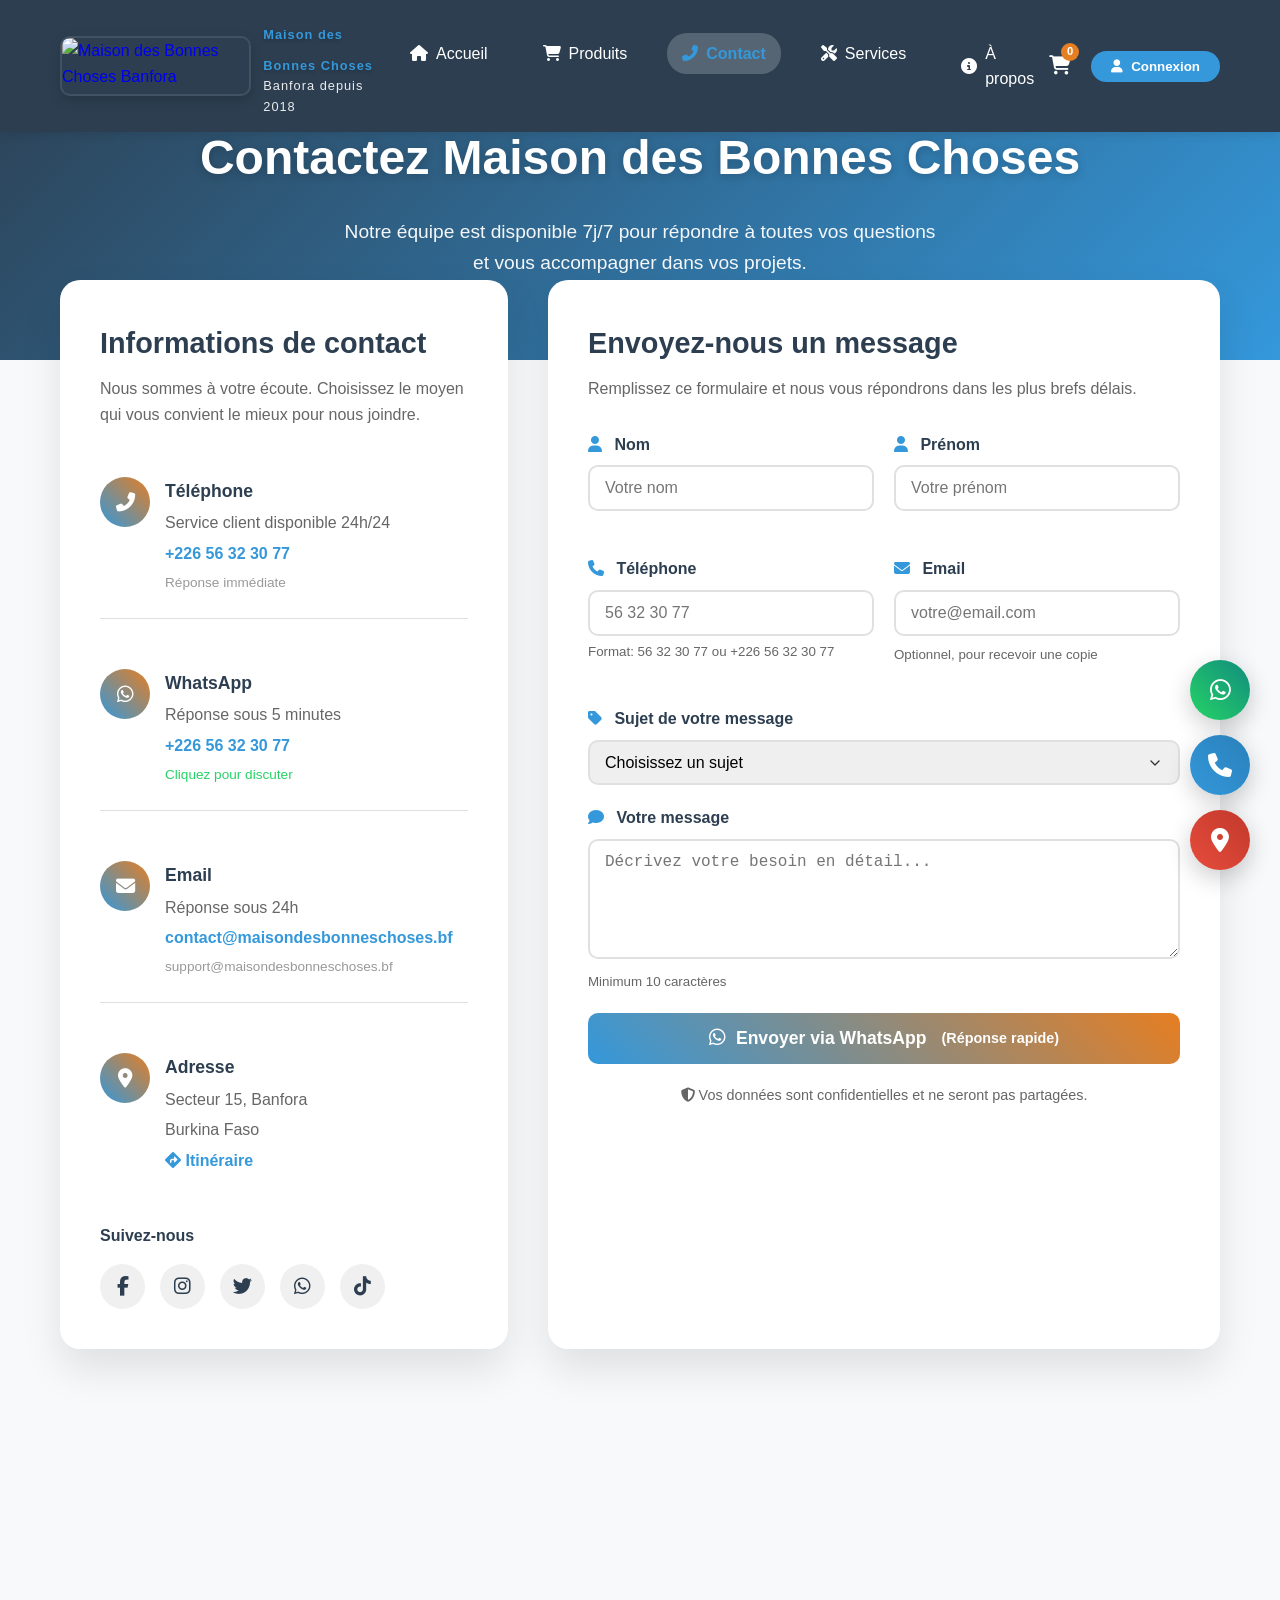
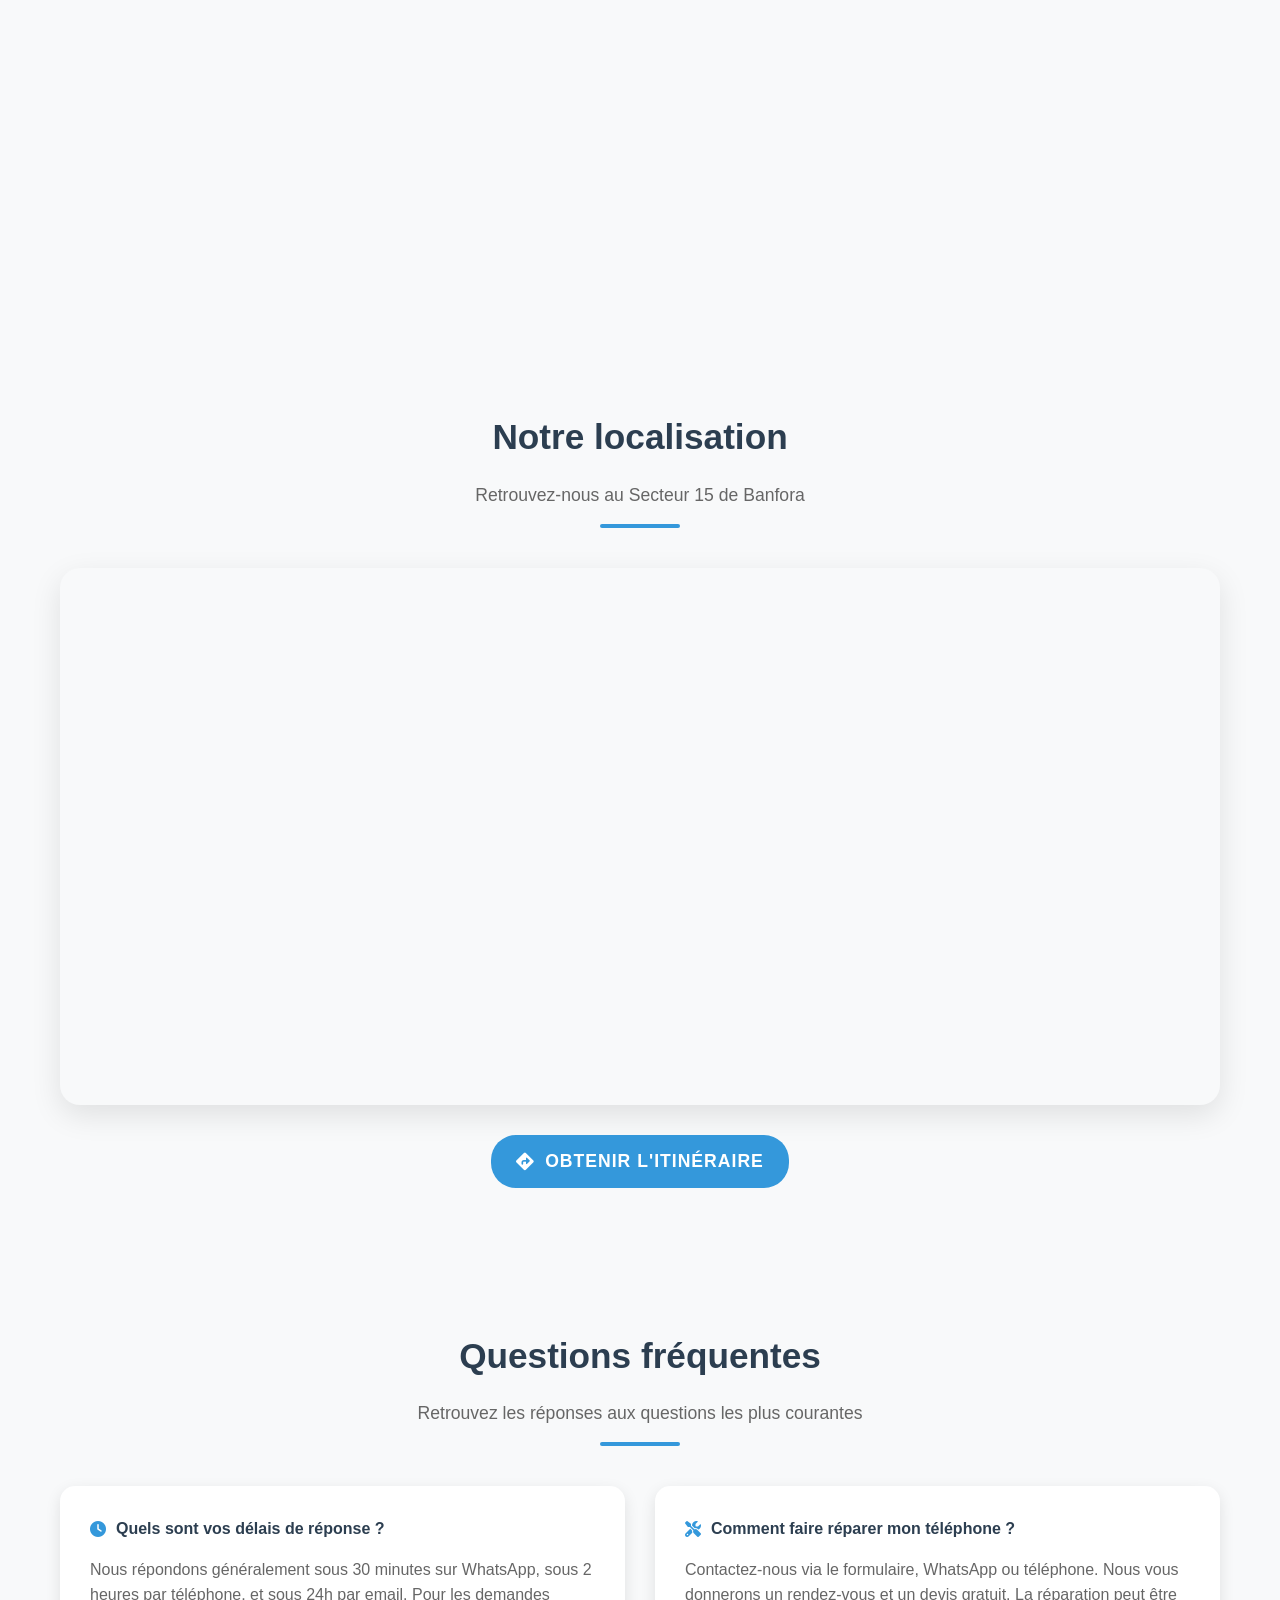
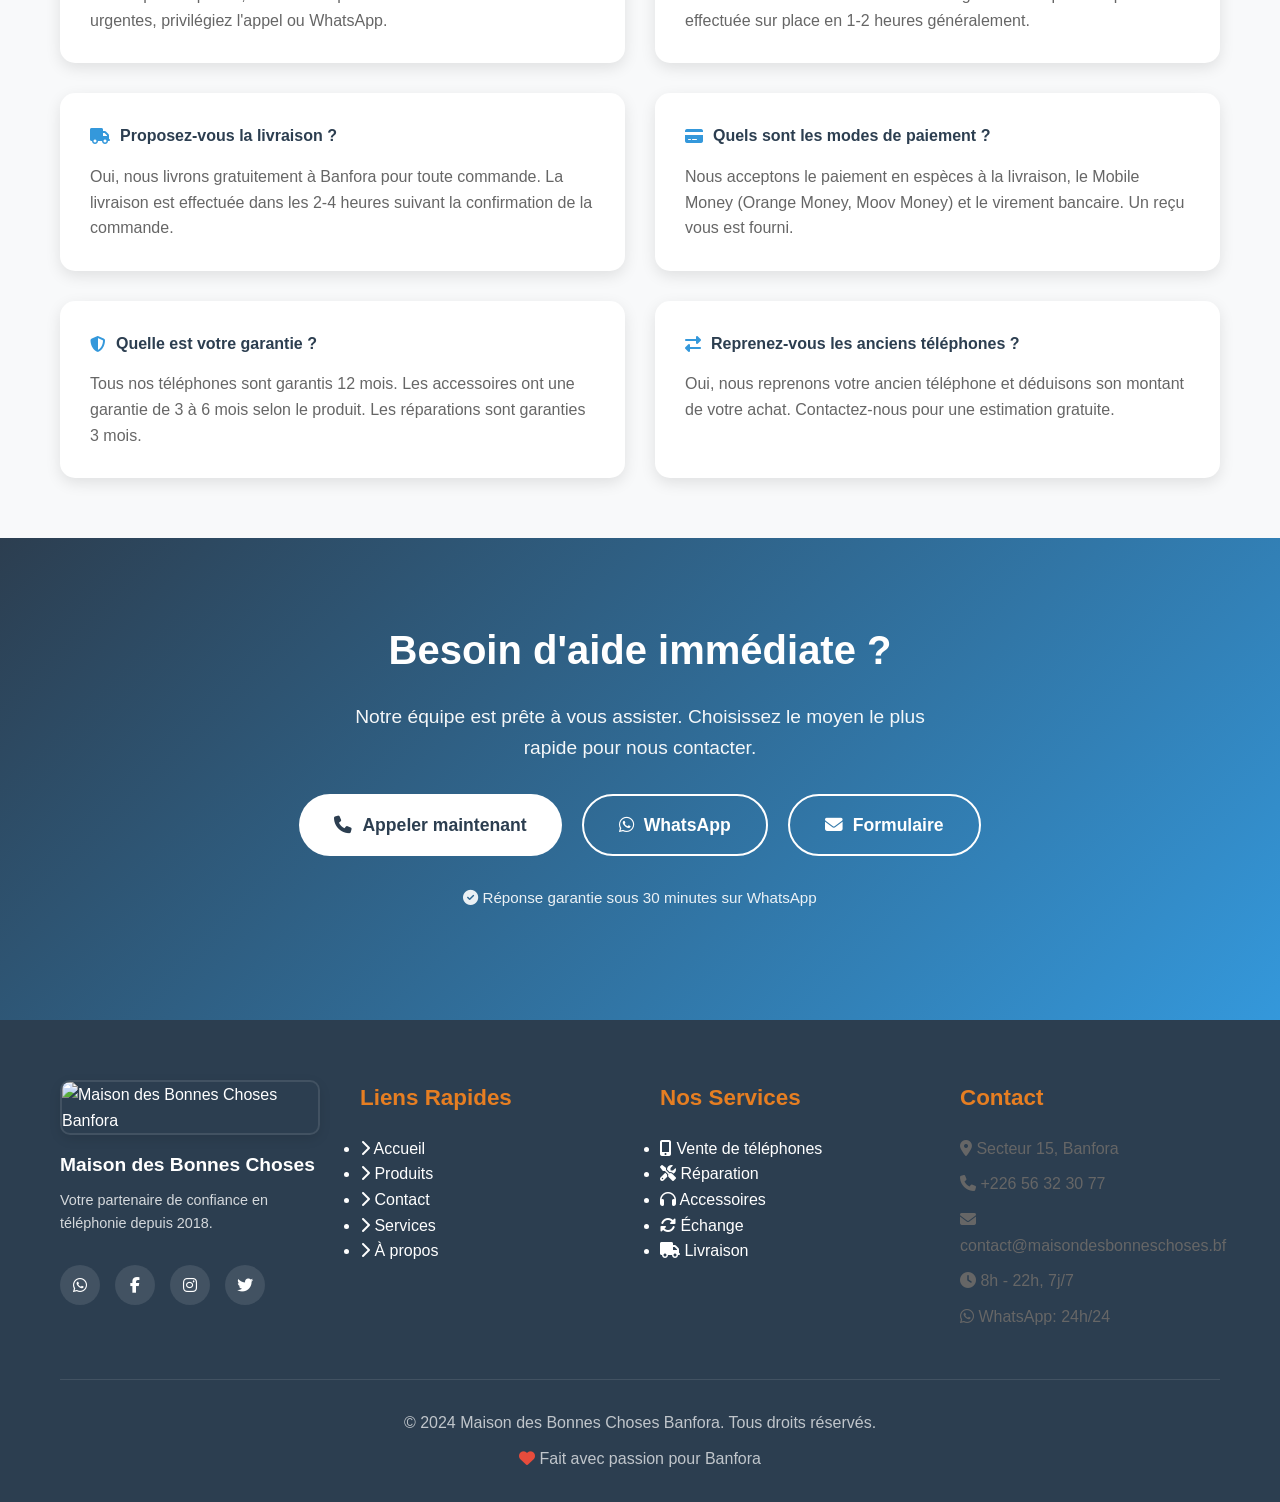
==== commit c2844f77: "Update print statement from 'Hello' to 'Goodbye'" ====
--- a/contact.html
+++ b/contact.html
@@ -1,23 +1,24 @@
- <!DOCTYPE html>
+  <!DOCTYPE html>
 <html lang="fr">
 <head>
     <!-- Meta tags SEO -->
     <meta charset="UTF-8">
     <meta name="viewport" content="width=device-width, initial-scale=1.0">
-    <title>Contact - Maison des Bonnes Chose Banfora | Réparation & Vente de Téléphones</title>
-    <meta name="description" content="Contactez Maison des Bonnes Chose Banfora pour vos besoins en réparation et vente de téléphones. Secteur 15, Banfora. WhatsApp, téléphone, email.">
+    <title>Contact - Maison des Bonnes Choses Banfora | Réparation & Vente de Téléphones</title>
+    <meta name="description" content="Contactez Maison des Bonnes Choses Banfora pour vos besoins en réparation et vente de téléphones. Secteur 15, Banfora. WhatsApp, téléphone, email.">
     
     <!-- Open Graph -->
-    <meta property="og:title" content="Contactez Maison des Bonnes Chose Banfora">
+    <meta property="og:title" content="Contactez Maison des Bonnes Choses Banfora">
     <meta property="og:description" content="Expert en téléphonie à Banfora depuis 2018. Réponse rapide sous 30 minutes.">
-    <meta property="og:image" content="https://images.unsplash.com/photo-1563013544-824ae1b704d3?ixlib=rb-4.0.3&auto=format&fit=crop&w=1200&q=80">
-    <meta property="og:url" content="https://Maison des Bonnes Chose-banfora.com/contact.html">
+    <meta property="og:image" content="images/logo.jpg">
+    <meta property="og:url" content="https://maisondesbonneschoses-banfora.com/contact.html">
     <meta property="og:type" content="website">
     
     <!-- Twitter Card -->
     <meta name="twitter:card" content="summary_large_image">
-    <meta name="twitter:title" content="Contact Maison des Bonnes Chose Banfora">
+    <meta name="twitter:title" content="Contact Maison des Bonnes Choses Banfora">
     <meta name="twitter:description" content="Contactez notre équipe pour tous vos besoins en téléphonie">
+    <meta name="twitter:image" content="images/logo.jpg">
     
     <!-- Styles -->
     <link rel="stylesheet" href="https://cdnjs.cloudflare.com/ajax/libs/font-awesome/6.4.0/css/all.min.css">
@@ -25,15 +26,147 @@
     <link rel="stylesheet" href="css/components.css">
     <link rel="stylesheet" href="css/responsive.css">
     
-    <!-- Logo -->
-    <link rel="icon" type="image/x-icon" href="images/logo.png">
-    <link rel="apple-touch-icon" href="images/logo.png">
+    <!-- ===== LOGO - FAVICON ===== -->
+    <link rel="icon" type="image/x-icon" href="images/logo.jpg">
+    <link rel="shortcut icon" type="image/x-icon" href="images/logo.jpg">
+    <link rel="apple-touch-icon" href="images/logo.jpg">
     
     <!-- PWA -->
     <meta name="theme-color" content="#2c3e50">
     <link rel="manifest" href="manifest.json">
     
     <style>
+        /* ===== VARIABLES CSS ===== */
+        :root {
+            --primary-color: #2c3e50;
+            --secondary-color: #3498db;
+            --accent-color: #e67e22;
+            --success-color: #27ae60;
+            --danger-color: #e74c3c;
+            --transition: all 0.3s ease;
+            --shadow: 0 5px 15px rgba(0,0,0,0.1);
+        }
+        
+        /* ===== STYLES DU LOGO - CORRIGÉ ET REDIMENSIONNÉ ===== */
+        .logo-link {
+            display: flex;
+            align-items: center;
+            gap: 12px;
+            text-decoration: none;
+            transition: transform 0.3s ease;
+        }
+        
+        .logo-link:hover {
+            transform: scale(1.02);
+        }
+        
+        .logo-img {
+            height: 60px; /* Taille optimale pour desktop */
+            width: auto;
+            border-radius: 10px;
+            box-shadow: 0 4px 12px rgba(0,0,0,0.15);
+            transition: all 0.3s ease;
+            border: 2px solid rgba(255,255,255,0.1);
+            object-fit: contain;
+        }
+        
+        .logo-link:hover .logo-img {
+            box-shadow: 0 6px 18px rgba(52,152,219,0.3);
+            border-color: var(--secondary-color);
+        }
+        
+        .logo-text {
+            display: flex;
+            flex-direction: column;
+        }
+        
+        .logo-text h1 {
+            font-size: 1.6rem;
+            font-weight: 700;
+            color: white;
+            margin: 0;
+            line-height: 1.2;
+            text-shadow: 0 2px 4px rgba(0,0,0,0.2);
+        }
+        
+        .logo-text h1 span {
+            color: var(--secondary-color);
+            font-weight: 800;
+        }
+        
+        .logo-text span {
+            font-size: 0.8rem;
+            color: rgba(255,255,255,0.9);
+            letter-spacing: 1px;
+            font-weight: 400;
+        }
+        
+        /* ===== STYLES DU LOGO DANS LE FOOTER ===== */
+        .footer-logo {
+            display: flex;
+            flex-direction: column;
+            align-items: flex-start;
+            margin-bottom: 20px;
+        }
+        
+        .footer-logo img {
+            height: 55px; /* Taille adaptée pour le footer */
+            width: auto;
+            border-radius: 10px;
+            margin-bottom: 15px;
+            border: 2px solid rgba(255,255,255,0.1);
+            box-shadow: 0 4px 12px rgba(0,0,0,0.1);
+            object-fit: contain;
+        }
+        
+        .footer-logo h3 {
+            color: white;
+            font-size: 1.2rem;
+            margin-bottom: 8px;
+        }
+        
+        .footer-logo p {
+            color: rgba(255,255,255,0.8);
+            font-size: 0.9rem;
+        }
+        
+        /* ===== RESPONSIVE - REDIMENSIONNEMENT DU LOGO SUR MOBILE ===== */
+        @media (max-width: 768px) {
+            .logo-img {
+                height: 45px; /* Plus petit sur mobile */
+            }
+            
+            .logo-text h1 {
+                font-size: 1.3rem;
+            }
+            
+            .logo-text span {
+                font-size: 0.7rem;
+            }
+            
+            .footer-logo img {
+                height: 45px;
+            }
+        }
+        
+        @media (max-width: 480px) {
+            .logo-img {
+                height: 40px; /* Encore plus petit sur très petit écran */
+            }
+            
+            .logo-text h1 {
+                font-size: 1.1rem;
+            }
+            
+            .logo-text span {
+                font-size: 0.65rem;
+            }
+            
+            .footer-logo img {
+                height: 40px;
+            }
+        }
+        
         /* ===== STYLES SPÉCIFIQUES CONTACT ===== */
         .contact-hero {
             min-height: 40vh;
@@ -601,6 +734,108 @@
             background: var(--secondary-color);
         }
         
+        /* Header styles */
+        header {
+            background: var(--primary-color);
+            padding: 15px 0;
+            position: fixed;
+            top: 0;
+            left: 0;
+            width: 100%;
+            z-index: 1000;
+            box-shadow: 0 2px 10px rgba(0,0,0,0.1);
+        }
+        
+        .header-content {
+            display: flex;
+            align-items: center;
+            justify-content: space-between;
+        }
+        
+        .nav-container ul {
+            display: flex;
+            list-style: none;
+            margin: 0;
+            padding: 0;
+            gap: 25px;
+        }
+        
+        .nav-link {
+            color: white;
+            text-decoration: none;
+            font-weight: 500;
+            transition: color 0.3s ease;
+            display: flex;
+            align-items: center;
+            gap: 8px;
+        }
+        
+        .nav-link:hover {
+            color: var(--secondary-color);
+        }
+        
+        .nav-link.active {
+            color: var(--secondary-color);
+            font-weight: 600;
+        }
+        
+        .header-actions {
+            display: flex;
+            align-items: center;
+            gap: 20px;
+        }
+        
+        .cart-icon {
+            position: relative;
+            color: white;
+            font-size: 1.2rem;
+            cursor: pointer;
+        }
+        
+        .cart-count {
+            position: absolute;
+            top: -8px;
+            right: -8px;
+            background: var(--accent-color);
+            color: white;
+            border-radius: 50%;
+            width: 18px;
+            height: 18px;
+            display: flex;
+            align-items: center;
+            justify-content: center;
+            font-size: 0.7rem;
+            font-weight: 600;
+        }
+        
+        .auth-btn {
+            background: var(--secondary-color);
+            color: white;
+            border: none;
+            padding: 8px 20px;
+            border-radius: 25px;
+            font-weight: 600;
+            display: flex;
+            align-items: center;
+            gap: 8px;
+            cursor: pointer;
+            transition: var(--transition);
+        }
+        
+        .auth-btn:hover {
+            background: #2980b9;
+            transform: translateY(-2px);
+        }
+        
+        .mobile-menu-btn {
+            display: none;
+            background: none;
+            border: none;
+            color: white;
+            font-size: 1.5rem;
+            cursor: pointer;
+        }
+        
         @media (max-width: 992px) {
             .contact-grid {
                 grid-template-columns: 1fr;
@@ -639,6 +874,51 @@
                 width: 50px;
                 height: 50px;
             }
+            
+            .nav-container {
+                position: fixed;
+                top: 0;
+                left: -100%;
+                width: 80%;
+                max-width: 300px;
+                height: 100vh;
+                background: white;
+                padding: 80px 20px 20px;
+                transition: left 0.3s ease;
+                z-index: 1001;
+            }
+            
+            .nav-container.active {
+                left: 0;
+            }
+            
+            .nav-container ul {
+                flex-direction: column;
+                gap: 15px;
+            }
+            
+            .nav-link {
+                color: var(--primary-color);
+            }
+            
+            .mobile-menu-btn {
+                display: block;
+            }
+            
+            .mobile-menu-overlay {
+                display: none;
+                position: fixed;
+                top: 0;
+                left: 0;
+                width: 100%;
+                height: 100%;
+                background: rgba(0,0,0,0.5);
+                z-index: 1000;
+            }
+            
+            .mobile-menu-overlay.active {
+                display: block;
+            }
         }
         
         @media (max-width: 480px) {
@@ -661,6 +941,104 @@
             .social-buttons {
                 justify-content: center;
             }
+            
+            .header-actions {
+                gap: 15px;
+            }
+            
+            .auth-btn span {
+                display: none;
+            }
+            
+            .auth-btn i {
+                margin: 0;
+            }
+        }
+        
+        .loading-screen {
+            position: fixed;
+            top: 0;
+            left: 0;
+            width: 100%;
+            height: 100%;
+            background: var(--primary-color);
+            display: flex;
+            flex-direction: column;
+            align-items: center;
+            justify-content: center;
+            z-index: 9999;
+            transition: opacity 0.5s ease;
+        }
+        
+        .loading-screen.hidden {
+            opacity: 0;
+            pointer-events: none;
+        }
+        
+        .loader {
+            border: 4px solid rgba(255,255,255,0.3);
+            border-top: 4px solid var(--secondary-color);
+            border-radius: 50%;
+            width: 50px;
+            height: 50px;
+            animation: spin 1s linear infinite;
+            margin-bottom: 20px;
+        }
+        
+        @keyframes spin {
+            0% { transform: rotate(0deg); }
+            100% { transform: rotate(360deg); }
+        }
+        
+        .text-center {
+            text-align: center;
+        }
+        
+        .section {
+            padding: 60px 0;
+        }
+        
+        .section-title {
+            text-align: center;
+            margin-bottom: 40px;
+        }
+        
+        .section-title h2 {
+            color: var(--primary-color);
+            font-size: 2.2rem;
+            margin-bottom: 15px;
+        }
+        
+        .section-title p {
+            color: #666;
+            font-size: 1.1rem;
+            max-width: 600px;
+            margin: 0 auto;
+        }
+        
+        .container {
+            max-width: 1200px;
+            margin: 0 auto;
+            padding: 0 20px;
+        }
+        
+        .btn {
+            padding: 12px 25px;
+            border-radius: 25px;
+            font-weight: 600;
+            text-decoration: none;
+            transition: var(--transition);
+        }
+        
+        .btn-primary {
+            background: var(--secondary-color);
+            color: white;
+        }
+        
+        .btn-primary:hover {
+            background: #2980b9;
+            transform: translateY(-2px);
+            box-shadow: 0 5px 15px rgba(52,152,219,0.3);
         }
     </style>
 </head>
@@ -675,11 +1053,11 @@
     <header>
         <div class="container">
             <div class="header-content">
-                <!-- Logo -->
+                <!-- ===== LOGO CORRIGÉ ET REDIMENSIONNÉ ===== -->
                 <a href="index.html" class="logo-link">
-                    <img src="images/logo.png" alt="Maison des Bonnes Chose Banfora" class="logo-img">
+                    <img src="images/logo.jpg" alt="Maison des Bonnes Choses Banfora" class="logo-img">
                     <div class="logo-text">
-                        <h1>Sam<span>service</span></h1>
+                        <h1><span>Maison des Bonnes Choses</span></h1>
                         <span>Banfora depuis 2018</span>
                     </div>
                 </a>
@@ -725,7 +1103,7 @@
 
                     <!-- Authentification -->
                     <button class="auth-btn" id="authButton">
-                        <i class="fas fa-user"></i> Connexion
+                        <i class="fas fa-user"></i> <span>Connexion</span>
                     </button>
 
                     <!-- Menu mobile -->
@@ -743,7 +1121,7 @@
     <!-- Hero Section -->
     <section class="contact-hero">
         <div class="container text-center">
-            <h1>Contactez Maison des Bonnes Chose</h1>
+            <h1>Contactez Maison des Bonnes Choses</h1>
             <p>Notre équipe est disponible 7j/7 pour répondre à toutes vos questions et vous accompagner dans vos projets.</p>
         </div>
     </section>
@@ -795,8 +1173,8 @@
                             <div class="contact-detail-content">
                                 <h4>Email</h4>
                                 <p>Réponse sous 24h</p>
-                                <a href="mailto:contact@Maison des Bonnes Chose.bf">contact@Maison des Bonnes Chose.bf</a>
-                                <p style="font-size: 0.85rem; color: #999; margin-top: 5px;">support@Maison des Bonnes Chose.bf</p>
+                                <a href="mailto:contact@maisondesbonneschoses.bf">contact@maisondesbonneschoses.bf</a>
+                                <p style="font-size: 0.85rem; color: #999; margin-top: 5px;">support@maisondesbonneschoses.bf</p>
                             </div>
                         </div>
                         
@@ -981,7 +1359,7 @@
                         allowfullscreen=""
                         loading="lazy"
                         referrerpolicy="no-referrer-when-downgrade"
-                        title="Carte de localisation de Maison des Bonnes Chose Banfora">
+                        title="Carte de localisation de Maison des Bonnes Choses Banfora">
                     </iframe>
                 </div>
                 
@@ -1072,11 +1450,11 @@
     <footer>
         <div class="container">
             <div class="footer-content">
-                <!-- Section Logo -->
+                <!-- Section Logo - CORRIGÉ ET REDIMENSIONNÉ -->
                 <div class="footer-section">
                     <div class="footer-logo">
-                        <img src="images/logo.png" alt="Maison des Bonnes Chose" style="height: 50px; margin-bottom: 15px;">
-                        <h3>Maison des Bonnes Chose Banfora</h3>
+                        <img src="images/logo.jpg" alt="Maison des Bonnes Choses Banfora">
+                        <h3>Maison des Bonnes Choses</h3>
                         <p>Votre partenaire de confiance en téléphonie depuis 2018.</p>
                         <div class="social-links">
                             <a href="https://wa.me/22656323077" target="_blank" title="WhatsApp">
@@ -1125,7 +1503,7 @@
                     <div class="contact-info">
                         <p><i class="fas fa-map-marker-alt"></i> Secteur 15, Banfora</p>
                         <p><i class="fas fa-phone"></i> +226 56 32 30 77</p>
-                        <p><i class="fas fa-envelope"></i> contact@Maison des Bonnes Chose.bf</p>
+                        <p><i class="fas fa-envelope"></i> contact@maisondesbonneschoses.bf</p>
                         <p><i class="fas fa-clock"></i> 8h - 22h, 7j/7</p>
                         <p><i class="fab fa-whatsapp"></i> WhatsApp: 24h/24</p>
                     </div>
@@ -1134,7 +1512,7 @@
 
             <!-- Copyright -->
             <div class="copyright">
-                <p>&copy; 2024 Maison des Bonnes Chose Banfora. Tous droits réservés.</p>
+                <p>&copy; 2024 Maison des Bonnes Choses Banfora. Tous droits réservés.</p>
                 <p style="margin-top: 10px;">
                     <i class="fas fa-heart" style="color: #e74c3c;"></i> 
                     Fait avec passion pour Banfora
@@ -1356,7 +1734,7 @@
                     minute: '2-digit'
                 });
                 
-                return `👋 *NOUVEAU MESSAGE - Maison des Bonnes Chose BANFORA*
+                return `👋 *NOUVEAU MESSAGE - Maison des Bonnes Choses BANFORA*
 
 ━━━━━━━━━━━━━━━━━━━
 📋 *INFORMATIONS CLIENT*
@@ -1375,7 +1753,7 @@
 ${data.message}
 
 ━━━━━━━━━━━━━━━━━━━
-📍 *Maison des Bonnes Chose - Secteur 15, Banfora*
+📍 *Maison des Bonnes Choses - Secteur 15, Banfora*
 ⚡ Réponse garantie sous 30 minutes
 ━━━━━━━━━━━━━━━━━━━
 
@@ -1495,7 +1873,7 @@
                 
                 // Écouter les changements du panier
                 window.addEventListener('storage', (e) => {
-                    if (e.key === 'Maison des Bonnes Chose_cart') {
+                    if (e.key === 'maison_bonnes_choses_cart') {
                         this.updateCartCount();
                     }
                 });
@@ -1516,14 +1894,14 @@
             updateCartCount() {
                 const cartCount = document.getElementById('cartCount');
                 if (cartCount) {
-                    const cart = JSON.parse(localStorage.getItem('Maison des Bonnes Chose_cart')) || [];
+                    const cart = JSON.parse(localStorage.getItem('maison_bonnes_choses_cart')) || [];
                     const totalItems = cart.reduce((sum, item) => sum + (item.quantity || 1), 0);
                     cartCount.textContent = totalItems;
                 }
             }
             
             showCartModal() {
-                const cart = JSON.parse(localStorage.getItem('Maison des Bonnes Chose_cart')) || [];
+                const cart = JSON.parse(localStorage.getItem('maison_bonnes_choses_cart')) || [];
                 
                 if (cart.length === 0) {
                     this.showNotification('Votre panier est vide', 'info');
@@ -1543,19 +1921,19 @@
                 if (!authButton) return;
                 
                 // Vérifier si un utilisateur est connecté
-                const user = localStorage.getItem('Maison des Bonnes Chose_user');
+                const user = localStorage.getItem('maison_bonnes_choses_user');
                 
                 if (user) {
                     try {
                         const userData = JSON.parse(user);
-                        authButton.innerHTML = `<i class="fas fa-user-check"></i> ${userData.prenom || 'Compte'}`;
+                        authButton.innerHTML = `<i class="fas fa-user-check"></i> <span>${userData.prenom || 'Compte'}</span>`;
                         authButton.style.background = 'var(--success-color)';
                         authButton.onclick = () => this.showUserMenu();
                     } catch (e) {
-                        localStorage.removeItem('Maison des Bonnes Chose_user');
+                        localStorage.removeItem('maison_bonnes_choses_user');
                     }
                 } else {
-                    authButton.innerHTML = '<i class="fas fa-user"></i> Connexion';
+                    authButton.innerHTML = '<i class="fas fa-user"></i> <span>Connexion</span>';
                     authButton.style.background = '';
                     authButton.onclick = () => this.showAuthModal();
                 }
@@ -1616,4 +1994,4 @@
     <script src="js/cart.js"></script>
     <script src="js/main.js"></script>
 </body>
-</html>+</html>
